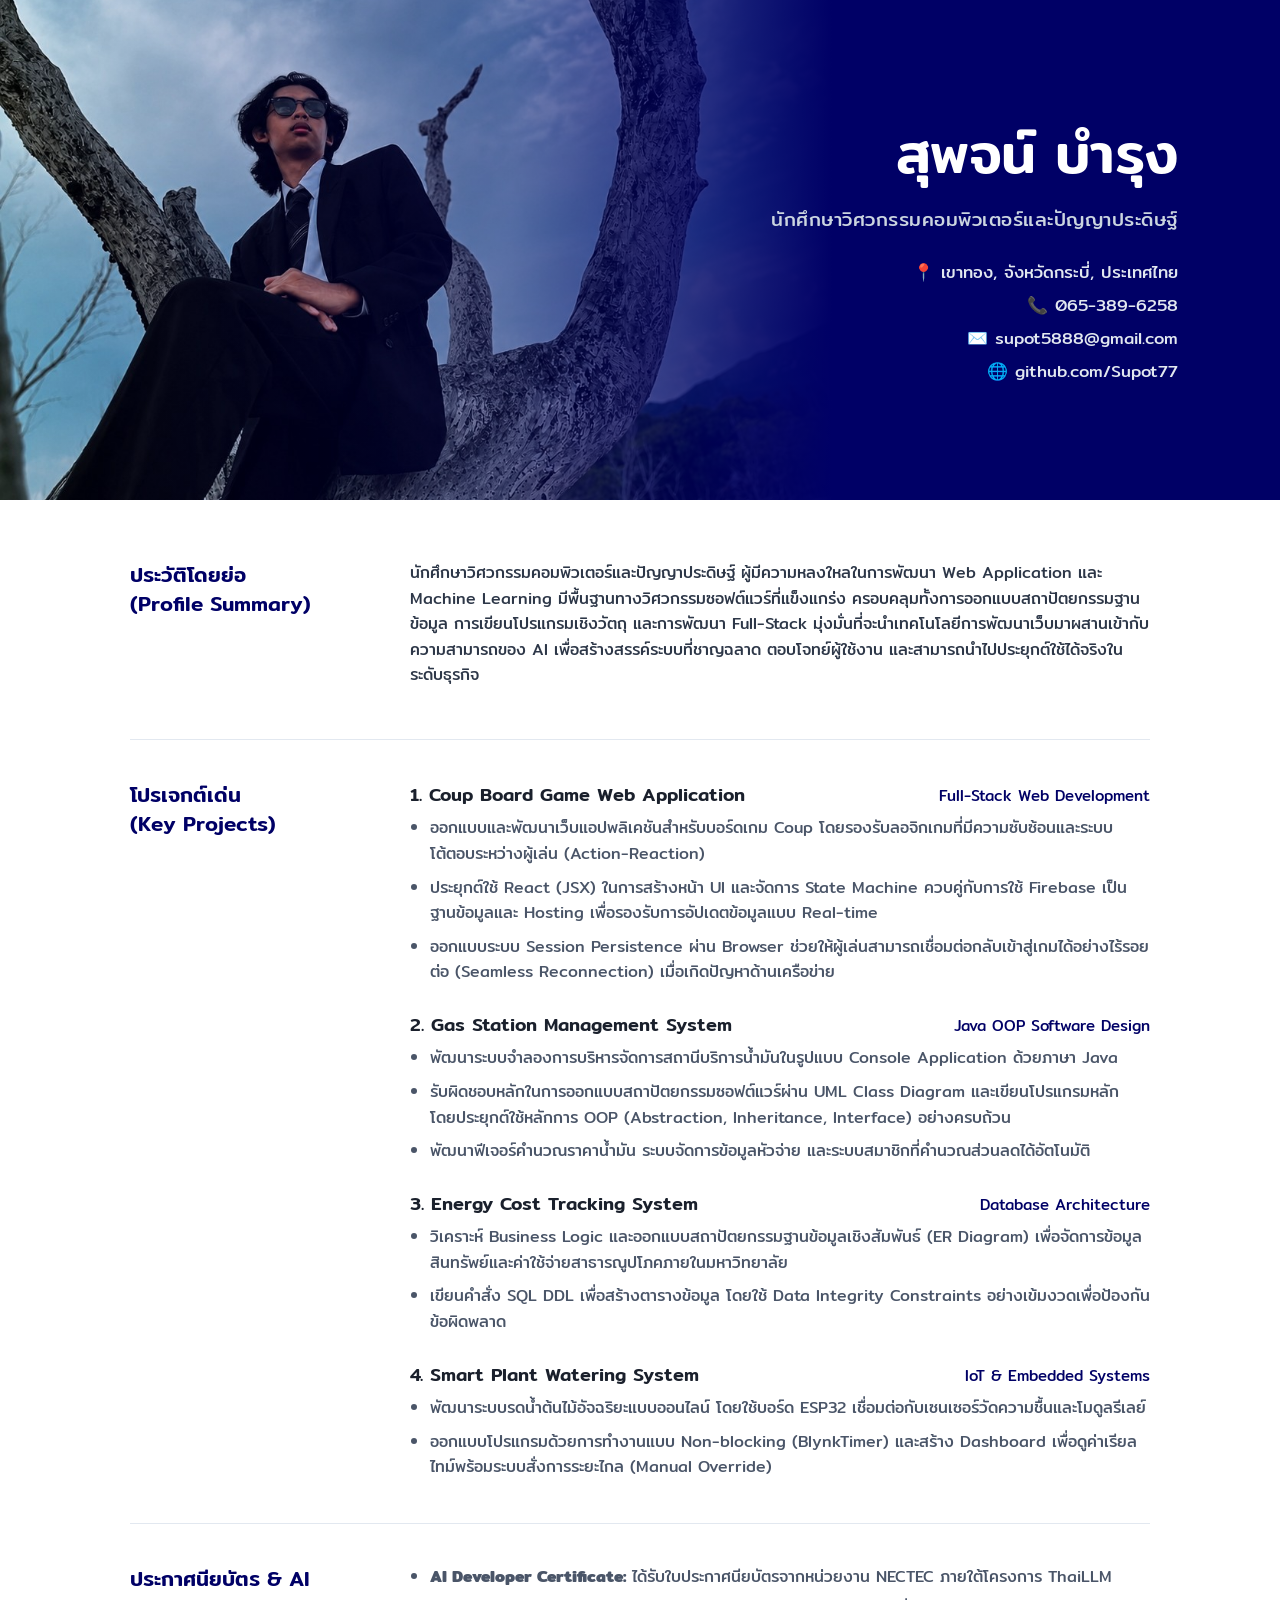
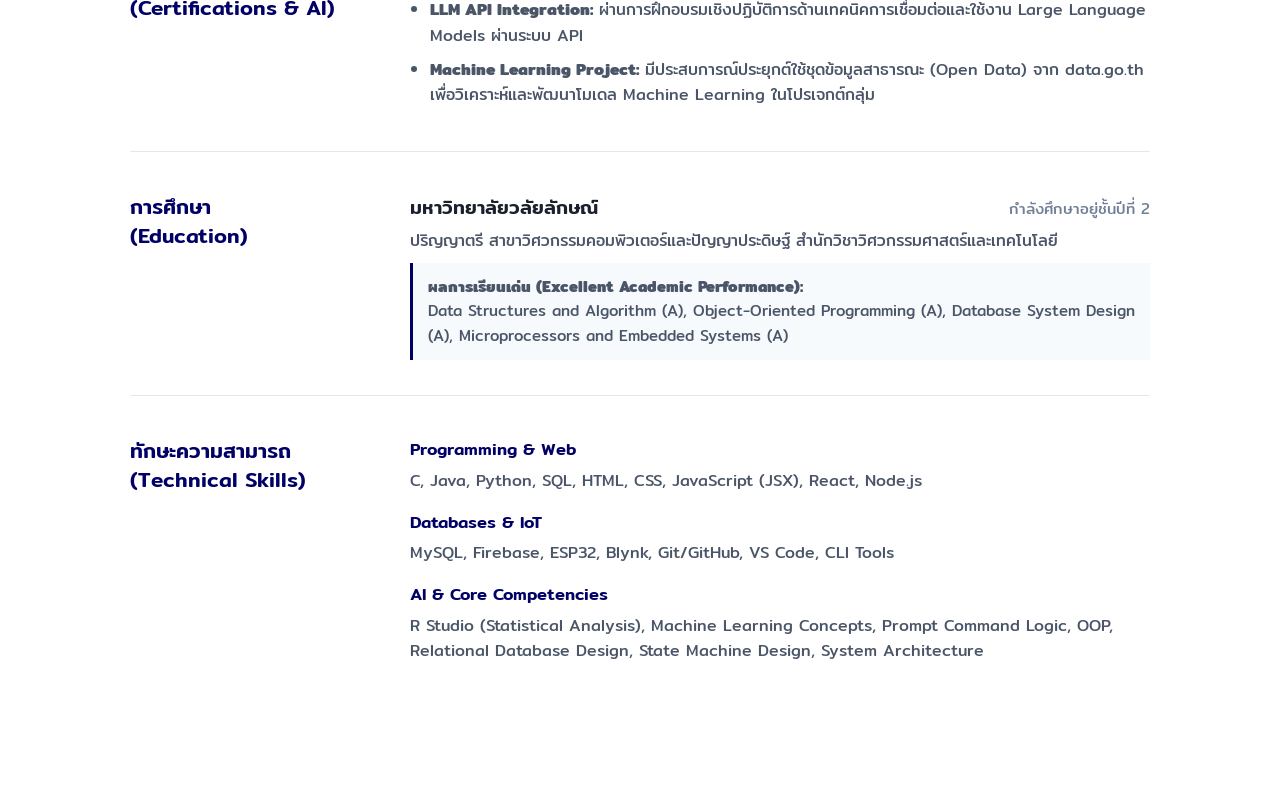
==== index.html @ a81c7428 "new resume" ====
<!DOCTYPE html>
<html lang="th">
<head>
    <meta charset="UTF-8">
    <meta name="viewport" content="width=device-width, initial-scale=1.0">
    <title>Resume - สุพจน์ บำรุง</title>
    <!-- นำเข้าฟอนต์ Mitr จาก Google Fonts -->
    <link rel="preconnect" href="https://fonts.googleapis.com">
    <link rel="preconnect" href="https://fonts.gstatic.com" crossorigin>
    <link href="https://fonts.googleapis.com/css2?family=Mitr:wght@300;400;500;600&display=swap" rel="stylesheet">
    <!-- เชื่อมโยงไปยังไฟล์ style.css -->
    <link rel="stylesheet" href="style.css">
</head>
<body>

<div class="resume-container">
    <!-- ส่วน Hero Banner: รูปภาพใหญ่ด้านซ้าย ไล่สี Gradient ไปด้านขวา (โทนสีน้ำเงินเข้ม #000066) -->
    <header class="hero-section">
        <div class="hero-image-container"></div>
        <div class="gradient-mask"></div>
        
        <div class="hero-info">
            <h1>สุพจน์ บำรุง</h1>
            <p class="subtitle">นักศึกษาวิศวกรรมคอมพิวเตอร์และปัญญาประดิษฐ์</p>
            <div class="contact-info">
                <p>📍 เขาทอง, จังหวัดกระบี่, ประเทศไทย</p>
                <p>📞 065-389-6258</p>
                <p>✉️ supot5888@gmail.com</p>
                <p>🌐 <a href="https://github.com/Supot77" target="_blank">github.com/Supot77</a></p>
            </div>
        </div>
    </header>

    <!-- ข้อมูลต่างๆ ด้านล่าง จัดเลย์เอาต์ หัวข้ออยู่ซ้าย ข้อมูลอยู่ขวา (Main Content) -->
    <main class="resume-content">
        
        <!-- ส่วนสรุปประวัติโดยย่อ -->
        <section class="resume-section">
            <div class="section-left">
                <h2 class="section-title">ประวัติโดยย่อ<br>(Profile Summary)</h2>
            </div>
            <div class="section-right">
                <p>นักศึกษาวิศวกรรมคอมพิวเตอร์และปัญญาประดิษฐ์ ผู้มีความหลงใหลในการพัฒนา Web Application และ Machine Learning มีพื้นฐานทางวิศวกรรมซอฟต์แวร์ที่แข็งแกร่ง ครอบคลุมทั้งการออกแบบสถาปัตยกรรมฐานข้อมูล การเขียนโปรแกรมเชิงวัตถุ และการพัฒนา Full-Stack มุ่งมั่นที่จะนำเทคโนโลยีการพัฒนาเว็บมาผสานเข้ากับความสามารถของ AI เพื่อสร้างสรรค์ระบบที่ชาญฉลาด ตอบโจทย์ผู้ใช้งาน และสามารถนำไปประยุกต์ใช้ได้จริงในระดับธุรกิจ</p>
            </div>
        </section>

        <!-- ส่วนโปรเจกต์เด่น -->
        <section class="resume-section">
            <div class="section-left">
                <h2 class="section-title">โปรเจกต์เด่น<br>(Key Projects)</h2>
            </div>
            <div class="section-right">
                <div class="project-item">
                    <div class="project-header">
                        <span class="project-title">1. Coup Board Game Web Application</span>
                        <span class="project-tech">Full-Stack Web Development</span>
                    </div>
                    <ul class="details-list">
                        <li>ออกแบบและพัฒนาเว็บแอปพลิเคชันสำหรับบอร์ดเกม Coup โดยรองรับลอจิกเกมที่มีความซับซ้อนและระบบโต้ตอบระหว่างผู้เล่น (Action-Reaction)</li>
                        <li>ประยุกต์ใช้ React (JSX) ในการสร้างหน้า UI และจัดการ State Machine ควบคู่กับการใช้ Firebase เป็นฐานข้อมูลและ Hosting เพื่อรองรับการอัปเดตข้อมูลแบบ Real-time</li>
                        <li>ออกแบบระบบ Session Persistence ผ่าน Browser ช่วยให้ผู้เล่นสามารถเชื่อมต่อกลับเข้าสู่เกมได้อย่างไร้รอยต่อ (Seamless Reconnection) เมื่อเกิดปัญหาด้านเครือข่าย</li>
                    </ul>
                </div>

                <div class="project-item">
                    <div class="project-header">
                        <span class="project-title">2. Gas Station Management System</span>
                        <span class="project-tech">Java OOP Software Design</span>
                    </div>
                    <ul class="details-list">
                        <li>พัฒนาระบบจำลองการบริหารจัดการสถานีบริการน้ำมันในรูปแบบ Console Application ด้วยภาษา Java</li>
                        <li>รับผิดชอบหลักในการออกแบบสถาปัตยกรรมซอฟต์แวร์ผ่าน UML Class Diagram และเขียนโปรแกรมหลัก โดยประยุกต์ใช้หลักการ OOP (Abstraction, Inheritance, Interface) อย่างครบถ้วน</li>
                        <li>พัฒนาฟีเจอร์คำนวณราคาน้ำมัน ระบบจัดการข้อมูลหัวจ่าย และระบบสมาชิกที่คำนวณส่วนลดได้อัตโนมัติ</li>
                    </ul>
                </div>

                <div class="project-item">
                    <div class="project-header">
                        <span class="project-title">3. Energy Cost Tracking System</span>
                        <span class="project-tech">Database Architecture</span>
                    </div>
                    <ul class="details-list">
                        <li>วิเคราะห์ Business Logic และออกแบบสถาปัตยกรรมฐานข้อมูลเชิงสัมพันธ์ (ER Diagram) เพื่อจัดการข้อมูลสินทรัพย์และค่าใช้จ่ายสาธารณูปโภคภายในมหาวิทยาลัย</li>
                        <li>เขียนคำสั่ง SQL DDL เพื่อสร้างตารางข้อมูล โดยใช้ Data Integrity Constraints อย่างเข้มงวดเพื่อป้องกันข้อผิดพลาด</li>
                    </ul>
                </div>

                <div class="project-item">
                    <div class="project-header">
                        <span class="project-title">4. Smart Plant Watering System</span>
                        <span class="project-tech">IoT & Embedded Systems</span>
                    </div>
                    <ul class="details-list">
                        <li>พัฒนาระบบรดน้ำต้นไม้อัจฉริยะแบบออนไลน์ โดยใช้บอร์ด ESP32 เชื่อมต่อกับเซนเซอร์วัดความชื้นและโมดูลรีเลย์</li>
                        <li>ออกแบบโปรแกรมด้วยการทำงานแบบ Non-blocking (BlynkTimer) และสร้าง Dashboard เพื่อดูค่าเรียลไทม์พร้อมระบบสั่งการระยะไกล (Manual Override)</li>
                    </ul>
                </div>
            </div>
        </section>

        <!-- ส่วนประสบการณ์ด้าน AI และประกาศนียบัตร -->
        <section class="resume-section">
            <div class="section-left">
                <h2 class="section-title">ประกาศนียบัตร & AI<br>(Certifications & AI)</h2>
            </div>
            <div class="section-right">
                <ul class="details-list">
                    <li><strong>AI Developer Certificate:</strong> ได้รับใบประกาศนียบัตรจากหน่วยงาน NECTEC ภายใต้โครงการ ThaiLLM</li>
                    <li><strong>LLM API Integration:</strong> ผ่านการฝึกอบรมเชิงปฏิบัติการด้านเทคนิคการเชื่อมต่อและใช้งาน Large Language Models ผ่านระบบ API</li>
                    <li><strong>Machine Learning Project:</strong> มีประสบการณ์ประยุกต์ใช้ชุดข้อมูลสาธารณะ (Open Data) จาก data.go.th เพื่อวิเคราะห์และพัฒนาโมเดล Machine Learning ในโปรเจกต์กลุ่ม</li>
                </ul>
            </div>
        </section>

        <!-- ส่วนประวัติการศึกษา -->
        <section class="resume-section">
            <div class="section-left">
                <h2 class="section-title">การศึกษา<br>(Education)</h2>
            </div>
            <div class="section-right">
                <div class="education-header">
                    <span class="institution">มหาวิทยาลัยวลัยลักษณ์</span>
                    <span class="study-status">กำลังศึกษาอยู่ชั้นปีที่ 2</span>
                </div>
                <div class="faculty">ปริญญาตรี สาขาวิศวกรรมคอมพิวเตอร์และปัญญาประดิษฐ์ สำนักวิชาวิศวกรรมศาสตร์และเทคโนโลยี</div>
                <p class="academic-performance">
                    <strong>ผลการเรียนเด่น (Excellent Academic Performance):</strong><br>
                    Data Structures and Algorithm (A), Object-Oriented Programming (A), Database System Design (A), Microprocessors and Embedded Systems (A)
                </p>
            </div>
        </section>

        <!-- ส่วนทักษะความสามารถ -->
        <section class="resume-section" style="border-bottom: none;">
            <div class="section-left">
                <h2 class="section-title">ทักษะความสามารถ<br>(Technical Skills)</h2>
            </div>
            <div class="section-right">
                <div class="skills-grid">
                    <div class="skills-category">
                        <h3>Programming & Web</h3>
                        <p>C, Java, Python, SQL, HTML, CSS, JavaScript (JSX), React, Node.js</p>
                    </div>
                    <div class="skills-category">
                        <h3>Databases & IoT</h3>
                        <p>MySQL, Firebase, ESP32, Blynk, Git/GitHub, VS Code, CLI Tools</p>
                    </div>
                    <div class="skills-category">
                        <h3>AI & Core Competencies</h3>
                        <p>R Studio (Statistical Analysis), Machine Learning Concepts, Prompt Command Logic, OOP, Relational Database Design, State Machine Design, System Architecture</p>
                    </div>
                </div>
            </div>
        </section>

    </main>
</div>

</body>
</html>
---- style.css ----
/* รีเซ็ตค่าเริ่มต้นและตั้งค่าพื้นฐาน */
*, *::before, *::after {
    box-sizing: border-box;
}

body {
    font-family: 'Mitr', sans-serif;
    background-color: #ffffff;
    color: #2d3748;
    line-height: 1.6;
    margin: 0;
    padding: 0;
}

.resume-container {
    width: 100%;
    margin: 0;
    padding: 0;
}

/* ==================================================
   HERO SECTION (เปลี่ยนให้ Gradient กลืนกันแบบสมบูรณ์)
================================================== 
*/
.hero-section {
    position: relative;
    width: 100%;
    height: 500px;
    background-color: #000066; /* สีน้ำเงินเข้ม */
    overflow: hidden;
}

/* ให้คอนเทนเนอร์รูปภาพกว้าง 100% เพื่อไม่ให้เกิดเส้นตัดขอบ */
.hero-image-container {
    position: absolute;
    top: 0; 
    left: 0;
    width: 100%;
    height: 100%;
    background-image: url('profile.jpg');
    background-size: cover;
    background-position: center 30%; /* ปรับให้เห็นหน้าชัดเจนขึ้น */
}

/* Layer ไล่สีจากโปร่งใสไปยังสีน้ำเงินเข้ม #000066 */
.gradient-mask {
    position: absolute;
    top: 0; 
    left: 0;
    width: 100%; 
    height: 100%;
    /* ปรับองศาการไล่สีให้เนียนจากซ้ายไปขวา โดยด้านขวาจะกลายเป็นทึบ 100% */
    background: linear-gradient(
        to right, 
        rgba(0, 0, 102, 0) 0%, 
        rgba(0, 0, 102, 0.4) 40%, 
        #000066 65%, 
        #000066 100%
    );
}

.hero-info {
    position: absolute;
    top: 50%;
    right: 8%; /* ขยับเข้ามานิดหน่อยให้อยู่ในโซนทึบ */
    transform: translateY(-50%);
    width: 45%;
    text-align: right;
    z-index: 10;
    color: #ffffff; 
}

.hero-info h1 {
    font-size: 3.5rem;
    margin: 0 0 5px 0;
    letter-spacing: -0.5px;
    font-weight: 500;
}

.hero-info .subtitle {
    font-size: 1.2rem;
    color: #cbd5e0;
    font-weight: 400;
    margin: 0 0 25px 0;
    letter-spacing: 0.5px;
}

.contact-info p {
    margin: 6px 0;
    font-size: 1.05rem;
    color: #e2e8f0;
}

.contact-info a {
    color: #e2e8f0;
    text-decoration: none;
}

.contact-info a:hover {
    text-decoration: underline;
}

/* ==================================================
   MAIN CONTENT LAYOUT (หัวข้ออยู่ซ้าย ข้อมูลอยู่ขวา แก้การตัดคำ)
================================================== 
*/
.resume-content {
    max-width: 1100px;
    margin: 0 auto;
    padding: 60px 40px;
}

/* แบ่งสัดส่วนซ้าย-ขวาด้วย Flexbox */
.resume-section {
    display: flex;
    flex-direction: row;
    gap: 40px; /* ระยะห่างระหว่างคอลัมน์ซ้ายและขวา */
    margin-bottom: 40px;
    border-bottom: 1px solid #e2e8f0;
    padding-bottom: 35px;
}

/* ฝั่งซ้าย: หัวข้อ (กำหนดขนาดความกว้างตายตัว เพื่อไม่ให้ข้อความโดนบีบ) */
.section-left {
    flex: 0 0 240px; /* ล็อกความกว้างไว้ที่ 240px */
}

/* ฝั่งขวา: ข้อมูลเนื้อหา (ยืดหยุ่นใช้พื้นที่ที่เหลือทั้งหมด) */
.section-right {
    flex: 1;
}

.section-title {
    font-size: 1.3rem;
    color: #000066; 
    margin: 0;
    font-weight: 500;
    line-height: 1.4;
}

/* ตกแต่งเนื้อหาภายในฝั่งขวา */
.section-right p {
    margin-top: 0;
}

.project-item {
    margin-bottom: 25px;
}

.project-item:last-child {
    margin-bottom: 0;
}

.project-header {
    display: flex;
    justify-content: space-between;
    align-items: baseline;
    margin-bottom: 6px;
}

.project-title {
    font-weight: 500;
    font-size: 1.15rem;
    color: #1a202c;
}

.project-tech {
    color: #000066; 
    font-size: 0.95rem;
    font-weight: 400;
}

.details-list {
    margin: 0;
    padding-left: 20px;
}

.details-list li {
    margin-bottom: 8px;
    color: #4a5568;
}

/* ส่วนการศึกษา */
.education-header {
    display: flex;
    justify-content: space-between;
    align-items: baseline;
    margin-bottom: 5px;
}

.institution {
    font-weight: 500;
    font-size: 1.2rem;
    color: #1a202c;
}

.study-status {
    color: #718096;
    font-size: 0.95rem;
}

.faculty {
    color: #4a5568;
    margin-bottom: 10px;
}

.academic-performance {
    background-color: #f7fafc;
    border-left: 3px solid #000066;
    padding: 12px 15px;
    margin: 0;
    color: #4a5568;
    font-size: 0.95rem;
}

/* จัดกลุ่มทักษะ */
.skills-grid {
    display: flex;
    flex-direction: column;
    gap: 15px;
}

.skills-category h3 {
    font-size: 1.05rem;
    color: #000066;
    margin: 0 0 5px 0;
    font-weight: 500;
}

.skills-category p {
    margin: 0;
    color: #4a5568;
}

/* Responsive สำหรับหน้าจอขนาดเล็ก/มือถือ */
@media screen and (max-width: 850px) {
    .resume-section {
        flex-direction: column;
        gap: 15px;
    }
    .section-left {
        flex: auto;
        border-bottom: 2px solid #000066;
        padding-bottom: 5px;
    }
    .hero-section {
        height: auto;
        min-height: 550px;
    }
    .hero-image-container {
        width: 100%;
    }
    .gradient-mask {
        background: linear-gradient(
            to bottom, 
            rgba(0, 0, 102, 0) 0%, 
            rgba(0, 0, 102, 0.7) 40%, 
            #000066 100%
        );
    }
    .hero-info {
        width: 90%;
        top: auto;
        bottom: 5%;
        right: 5%;
        transform: none;
        text-align: center;
    }
    .project-header, .education-header {
        flex-direction: column;
    }
    .project-tech, .study-status {
        margin-top: 2px;
    }
}
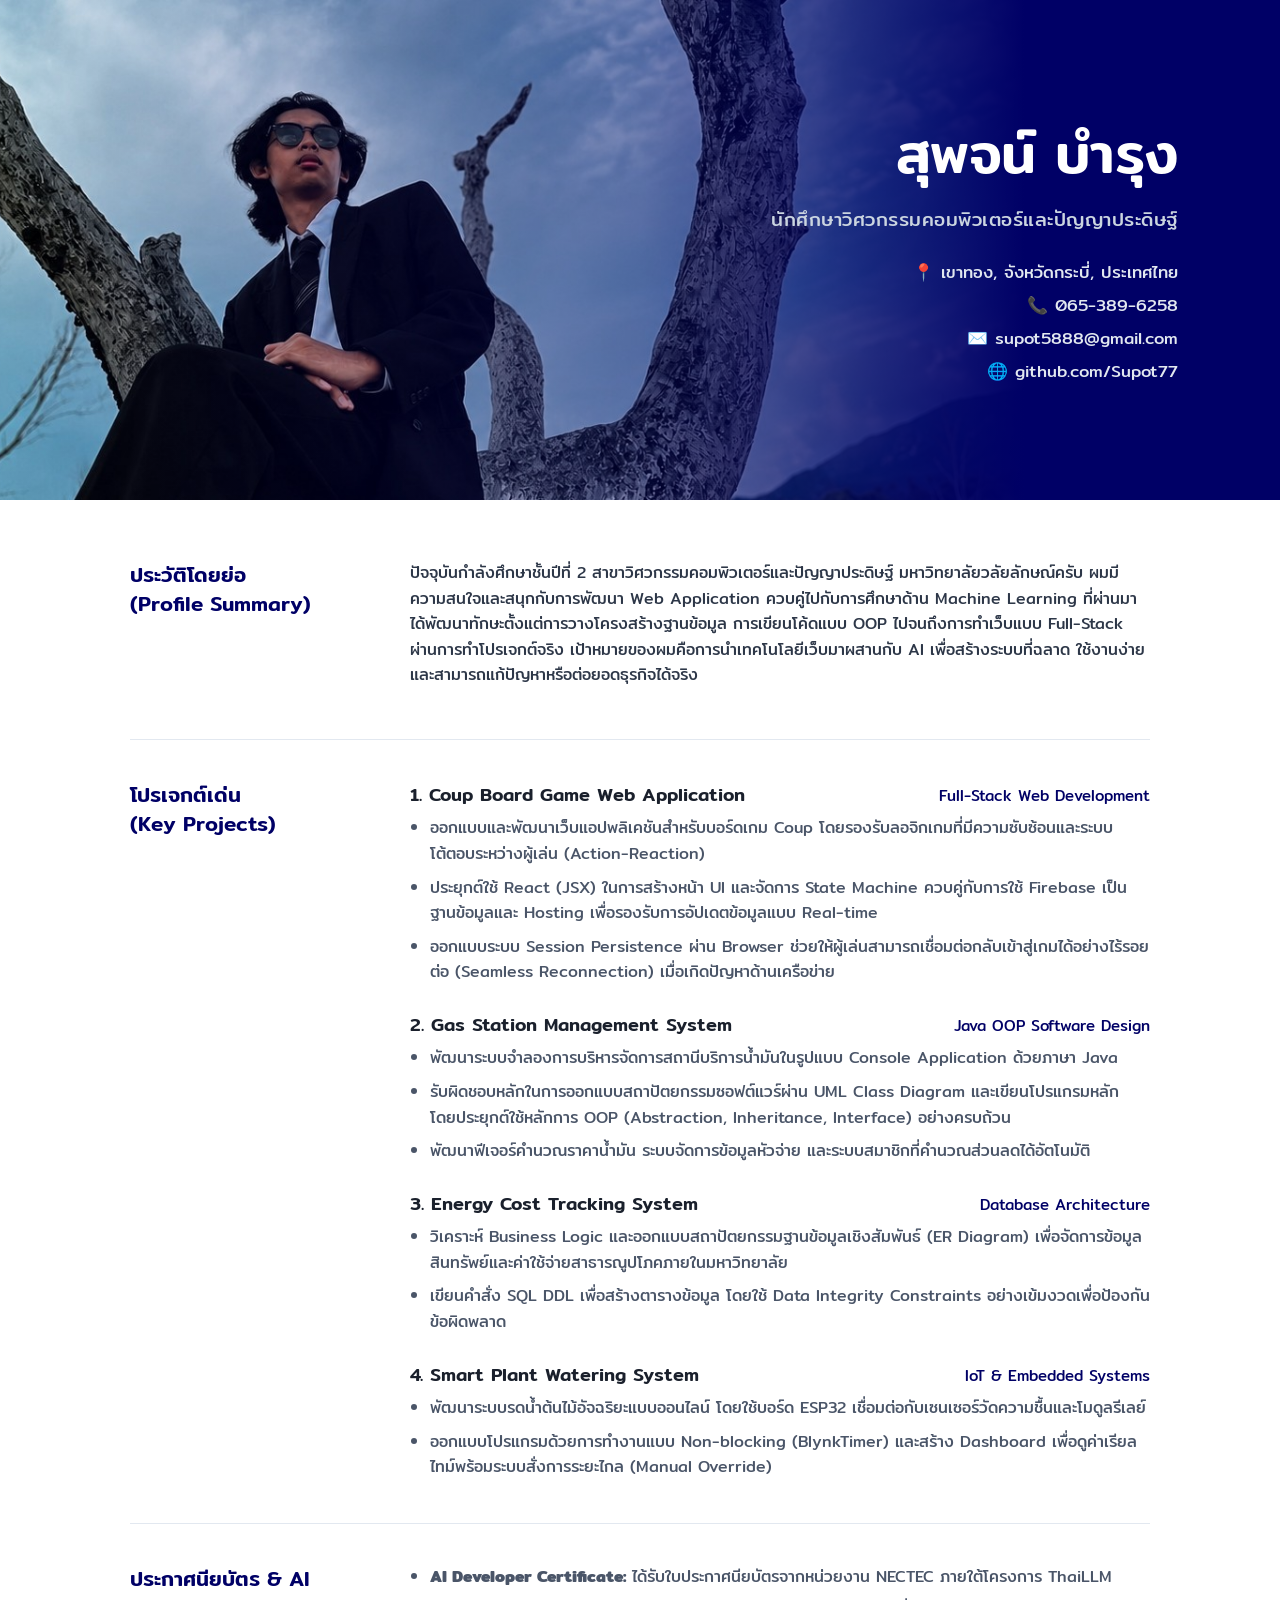
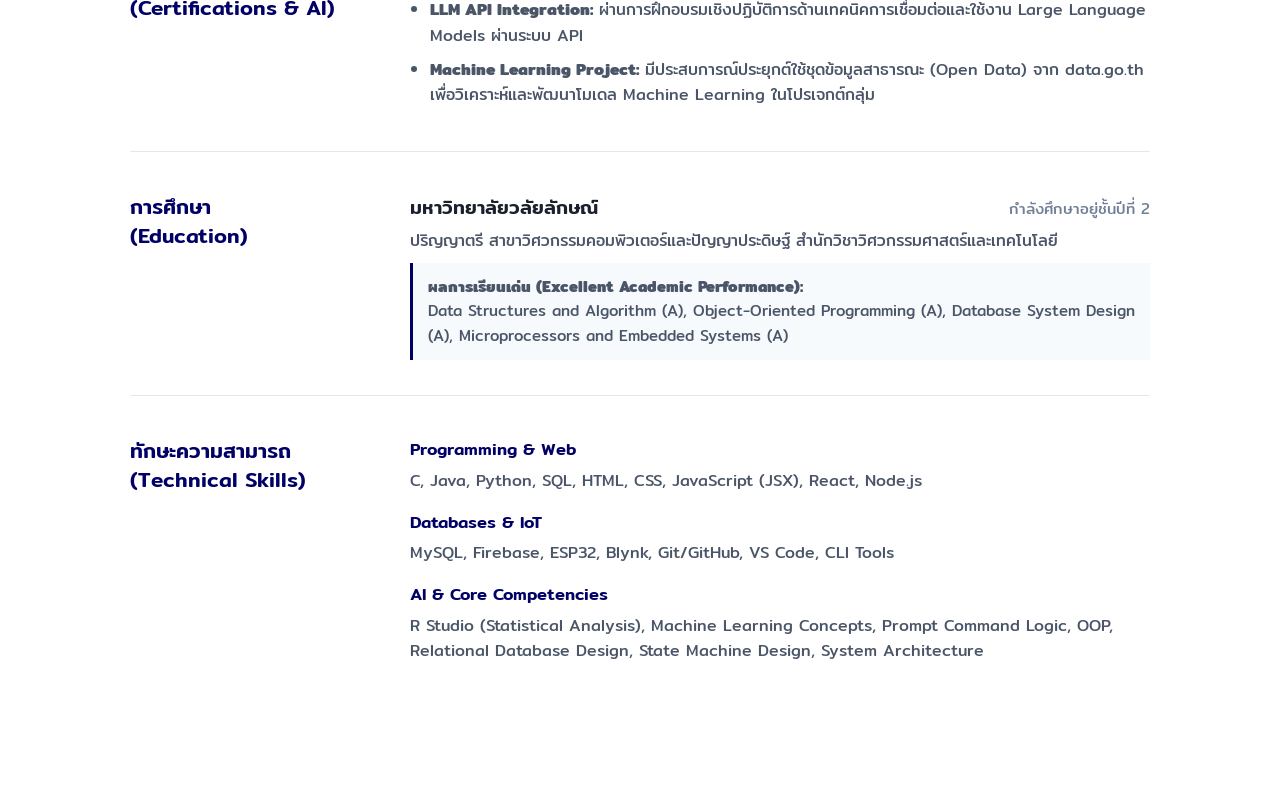
==== commit c9dc1608: "add hover effect and adjust profile summary" ====
--- a/index.html
+++ b/index.html
@@ -35,22 +35,26 @@
     <main class="resume-content">
         
         <!-- ส่วนสรุปประวัติโดยย่อ -->
-        <section class="resume-section">
+        <!-- เพิ่มคลาส reveal ที่นี่ -->
+        <section class="resume-section reveal">
             <div class="section-left">
                 <h2 class="section-title">ประวัติโดยย่อ<br>(Profile Summary)</h2>
             </div>
             <div class="section-right">
-                <p>นักศึกษาวิศวกรรมคอมพิวเตอร์และปัญญาประดิษฐ์ ผู้มีความหลงใหลในการพัฒนา Web Application และ Machine Learning มีพื้นฐานทางวิศวกรรมซอฟต์แวร์ที่แข็งแกร่ง ครอบคลุมทั้งการออกแบบสถาปัตยกรรมฐานข้อมูล การเขียนโปรแกรมเชิงวัตถุ และการพัฒนา Full-Stack มุ่งมั่นที่จะนำเทคโนโลยีการพัฒนาเว็บมาผสานเข้ากับความสามารถของ AI เพื่อสร้างสรรค์ระบบที่ชาญฉลาด ตอบโจทย์ผู้ใช้งาน และสามารถนำไปประยุกต์ใช้ได้จริงในระดับธุรกิจ</p>
+                <p>ปัจจุบันกำลังศึกษาชั้นปีที่ 2 สาขาวิศวกรรมคอมพิวเตอร์และปัญญาประดิษฐ์ มหาวิทยาลัยวลัยลักษณ์ครับ ผมมีความสนใจและสนุกกับการพัฒนา Web Application ควบคู่ไปกับการศึกษาด้าน Machine Learning ที่ผ่านมาได้พัฒนาทักษะตั้งแต่การวางโครงสร้างฐานข้อมูล การเขียนโค้ดแบบ OOP ไปจนถึงการทำเว็บแบบ Full-Stack ผ่านการทำโปรเจกต์จริง เป้าหมายของผมคือการนำเทคโนโลยีเว็บมาผสานกับ AI เพื่อสร้างระบบที่ฉลาด ใช้งานง่าย และสามารถแก้ปัญหาหรือต่อยอดธุรกิจได้จริง</p>
             </div>
         </section>
 
         <!-- ส่วนโปรเจกต์เด่น -->
-        <section class="resume-section">
+        <!-- เพิ่มคลาส reveal ที่นี่ -->
+        <section class="resume-section reveal">
             <div class="section-left">
                 <h2 class="section-title">โปรเจกต์เด่น<br>(Key Projects)</h2>
             </div>
             <div class="section-right">
-                <div class="project-item">
+                
+                <!-- เพิ่มคลาส reveal ที่แต่ละโปรเจกต์ เพื่อให้ค่อยๆ แสดงทีละอัน -->
+                <div class="project-item reveal">
                     <div class="project-header">
                         <span class="project-title">1. Coup Board Game Web Application</span>
                         <span class="project-tech">Full-Stack Web Development</span>
@@ -62,7 +66,7 @@
                     </ul>
                 </div>
 
-                <div class="project-item">
+                <div class="project-item reveal">
                     <div class="project-header">
                         <span class="project-title">2. Gas Station Management System</span>
                         <span class="project-tech">Java OOP Software Design</span>
@@ -74,7 +78,7 @@
                     </ul>
                 </div>
 
-                <div class="project-item">
+                <div class="project-item reveal">
                     <div class="project-header">
                         <span class="project-title">3. Energy Cost Tracking System</span>
                         <span class="project-tech">Database Architecture</span>
@@ -85,7 +89,7 @@
                     </ul>
                 </div>
 
-                <div class="project-item">
+                <div class="project-item reveal">
                     <div class="project-header">
                         <span class="project-title">4. Smart Plant Watering System</span>
                         <span class="project-tech">IoT & Embedded Systems</span>
@@ -99,7 +103,8 @@
         </section>
 
         <!-- ส่วนประสบการณ์ด้าน AI และประกาศนียบัตร -->
-        <section class="resume-section">
+        <!-- เพิ่มคลาส reveal ที่นี่ -->
+        <section class="resume-section reveal">
             <div class="section-left">
                 <h2 class="section-title">ประกาศนียบัตร & AI<br>(Certifications & AI)</h2>
             </div>
@@ -113,7 +118,8 @@
         </section>
 
         <!-- ส่วนประวัติการศึกษา -->
-        <section class="resume-section">
+        <!-- เพิ่มคลาส reveal ที่นี่ -->
+        <section class="resume-section reveal">
             <div class="section-left">
                 <h2 class="section-title">การศึกษา<br>(Education)</h2>
             </div>
@@ -131,7 +137,8 @@
         </section>
 
         <!-- ส่วนทักษะความสามารถ -->
-        <section class="resume-section" style="border-bottom: none;">
+        <!-- เพิ่มคลาส reveal ที่นี่ -->
+        <section class="resume-section reveal" style="border-bottom: none;">
             <div class="section-left">
                 <h2 class="section-title">ทักษะความสามารถ<br>(Technical Skills)</h2>
             </div>
@@ -154,7 +161,42 @@
         </section>
 
     </main>
+    
 </div>
+
+<!-- เพิ่มสคริปต์ JavaScript สำหรับจัดการแอนิเมชันตอนเลื่อนหน้าจอ -->
+<script>
+    document.addEventListener('DOMContentLoaded', function() {
+        // ดึง Element ทุกตัวที่มีคลาส .reveal
+        const reveals = document.querySelectorAll('.reveal');
+
+        // ตั้งค่า Observer
+        const revealOptions = {
+            threshold: 0.15, // จะทำงานเมื่อเนื้อหาส่วนนั้นโผล่เข้ามาในจอแล้ว 15%
+            rootMargin: "0px 0px -50px 0px" // เผื่อระยะขอบล่างนิดหน่อยให้ดูเป็นธรรมชาติ
+        };
+
+        const revealOnScroll = new IntersectionObserver(function(entries, observer) {
+            entries.forEach(entry => {
+                if (entry.isIntersecting) {
+                    // ถ้าเลื่อนมาเจอ ให้ใส่คลาส active
+                    entry.target.classList.add('active');
+                    
+                    // ถ้าอยากให้โชว์แค่ครั้งเดียวตอนเลื่อนลง เอา // บรรทัดล่างออก
+                    // observer.unobserve(entry.target); 
+                } else {
+                    // ถ้าอยากให้เลื่อนขึ้นแล้วหาย เลื่อนลงมาใหม่ก็โชว์อีก ปล่อยบรรทัดนี้ไว้
+                    entry.target.classList.remove('active');
+                }
+            });
+        }, revealOptions);
+
+        // สั่งให้ Observer เริ่มจับตาดูทุก Element ที่มีคลาส .reveal
+        reveals.forEach(reveal => {
+            revealOnScroll.observe(reveal);
+        });
+    });
+</script>
 
 </body>
 </html>
--- a/style.css
+++ b/style.css
@@ -25,7 +25,7 @@
 .hero-section {
     position: relative;
     width: 100%;
-    height: 500px;
+    height: 500px; /* ปรับความสูงของ Hero Section */
     background-color: #000066; /* สีน้ำเงินเข้ม */
     overflow: hidden;
 }
@@ -35,11 +35,12 @@
     position: absolute;
     top: 0; 
     left: 0;
-    width: 100%;
+    width: 80%;
     height: 100%;
     background-image: url('profile.jpg');
     background-size: cover;
-    background-position: center 30%; /* ปรับให้เห็นหน้าชัดเจนขึ้น */
+    background-position: 30% 70%; /* บีบภาพจากขวาเข้าหาซ้าย */
+    background-repeat: no-repeat;
 }
 
 /* Layer ไล่สีจากโปร่งใสไปยังสีน้ำเงินเข้ม #000066 */
@@ -53,8 +54,8 @@
     background: linear-gradient(
         to right, 
         rgba(0, 0, 102, 0) 0%, 
-        rgba(0, 0, 102, 0.4) 40%, 
-        #000066 65%, 
+        rgba(0, 0, 102, 0.4) 50%, 
+        #000066 80%, 
         #000066 100%
     );
 }
@@ -249,6 +250,9 @@
     }
     .hero-image-container {
         width: 100%;
+        background-size: cover;
+        background-position: 70% center;
+        background-color: #000066;
     }
     .gradient-mask {
         background: linear-gradient(
@@ -272,4 +276,32 @@
     .project-tech, .study-status {
         margin-top: 2px;
     }
-}+}
+
+@media screen and (max-width: 850px) and (orientation: portrait) {
+    .hero-image-container {
+        background-image: url('profile-vertical.jpg');
+        background-position: center center;
+    }
+}
+
+/* ==================================================
+   SCROLL REVEAL ANIMATIONS
+================================================== */
+.reveal {
+    opacity: 0;
+    transform: translateY(40px); /* เลื่อนลงมา 40px */
+    transition: all 0.8s cubic-bezier(0.5, 0, 0, 1); /* ให้จังหวะแอนิเมชันดูนุ่มนวล */
+}
+
+/* คลาสที่จะถูกเติมด้วย JavaScript เมื่อเลื่อนมาเจอ */
+.reveal.active {
+    opacity: 1;
+    transform: translateY(0);
+}
+
+/* (ตัวเลือกเสริม) ทำให้แต่ละกล่องโปรเจกต์ทยอยขึ้นมาไม่พร้อมกัน */
+.project-item:nth-child(1) { transition-delay: 0.1s; }
+.project-item:nth-child(2) { transition-delay: 0.1s; }
+.project-item:nth-child(3) { transition-delay: 0.1s; }
+.project-item:nth-child(4) { transition-delay: 0.1s; }
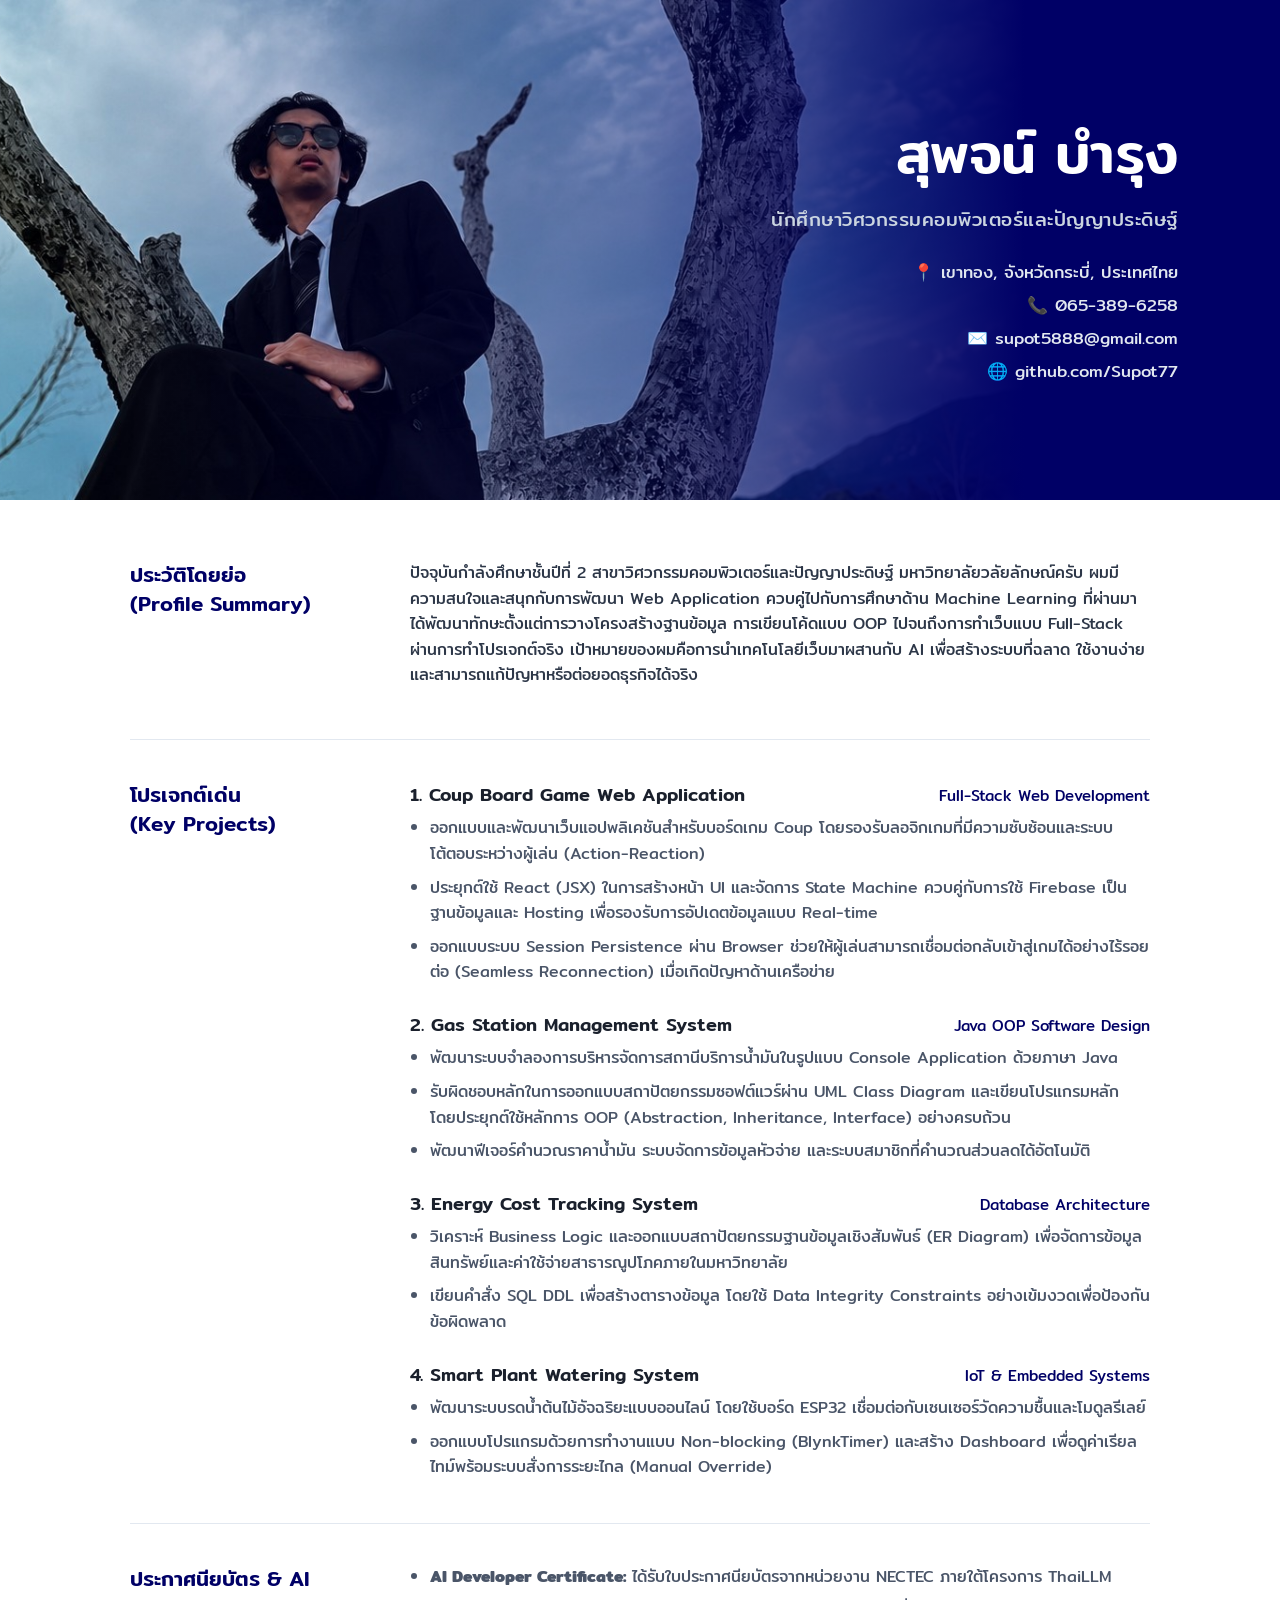
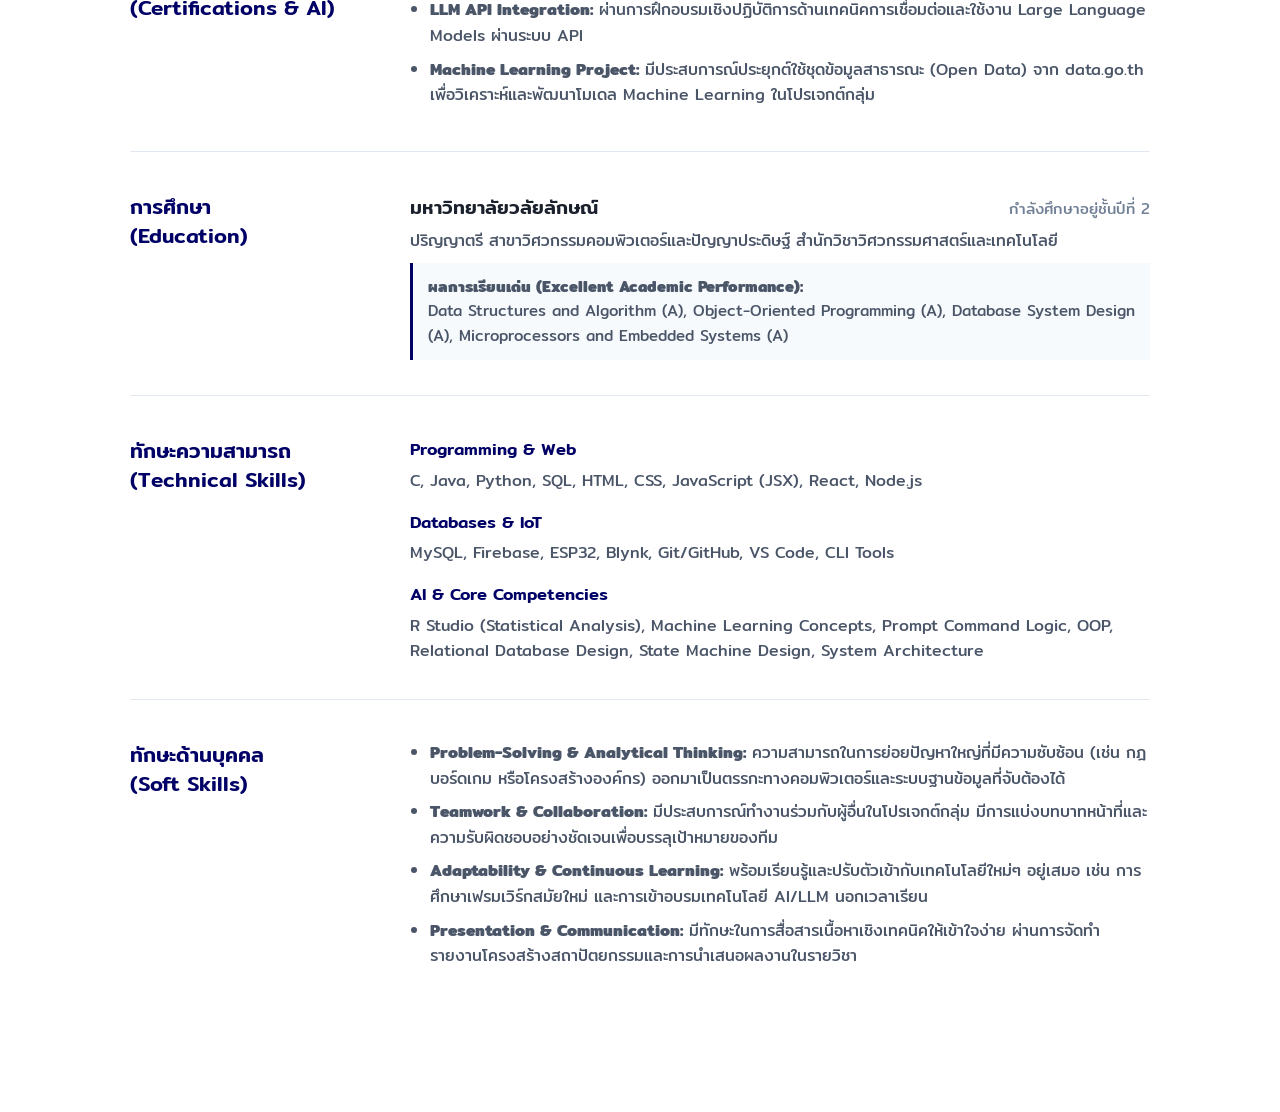
==== commit 81d7896c: "add soft skill information" ====
--- a/index.html
+++ b/index.html
@@ -4,6 +4,7 @@
     <meta charset="UTF-8">
     <meta name="viewport" content="width=device-width, initial-scale=1.0">
     <title>Resume - สุพจน์ บำรุง</title>
+    <link rel="icon" type="image/png" href="icon.png">
     <!-- นำเข้าฟอนต์ Mitr จาก Google Fonts -->
     <link rel="preconnect" href="https://fonts.googleapis.com">
     <link rel="preconnect" href="https://fonts.gstatic.com" crossorigin>
@@ -138,7 +139,7 @@
 
         <!-- ส่วนทักษะความสามารถ -->
         <!-- เพิ่มคลาส reveal ที่นี่ -->
-        <section class="resume-section reveal" style="border-bottom: none;">
+        <section class="resume-section reveal">
             <div class="section-left">
                 <h2 class="section-title">ทักษะความสามารถ<br>(Technical Skills)</h2>
             </div>
@@ -157,6 +158,21 @@
                         <p>R Studio (Statistical Analysis), Machine Learning Concepts, Prompt Command Logic, OOP, Relational Database Design, State Machine Design, System Architecture</p>
                     </div>
                 </div>
+            </div>
+        </section>
+
+        <!-- ส่วน Soft Skills -->
+        <section class="resume-section reveal" style="border-bottom: none;">
+            <div class="section-left">
+                <h2 class="section-title">ทักษะด้านบุคคล<br>(Soft Skills)</h2>
+            </div>
+            <div class="section-right">
+                <ul class="details-list">
+                    <li><strong>Problem-Solving & Analytical Thinking:</strong> ความสามารถในการย่อยปัญหาใหญ่ที่มีความซับซ้อน (เช่น กฎบอร์ดเกม หรือโครงสร้างองค์กร) ออกมาเป็นตรรกะทางคอมพิวเตอร์และระบบฐานข้อมูลที่จับต้องได้</li>
+                    <li><strong>Teamwork & Collaboration:</strong> มีประสบการณ์ทำงานร่วมกับผู้อื่นในโปรเจกต์กลุ่ม มีการแบ่งบทบาทหน้าที่และความรับผิดชอบอย่างชัดเจนเพื่อบรรลุเป้าหมายของทีม</li>
+                    <li><strong>Adaptability & Continuous Learning:</strong> พร้อมเรียนรู้และปรับตัวเข้ากับเทคโนโลยีใหม่ๆ อยู่เสมอ เช่น การศึกษาเฟรมเวิร์กสมัยใหม่ และการเข้าอบรมเทคโนโลยี AI/LLM นอกเวลาเรียน</li>
+                    <li><strong>Presentation & Communication:</strong> มีทักษะในการสื่อสารเนื้อหาเชิงเทคนิคให้เข้าใจง่าย ผ่านการจัดทำรายงานโครงสร้างสถาปัตยกรรมและการนำเสนอผลงานในรายวิชา</li>
+                </ul>
             </div>
         </section>
 
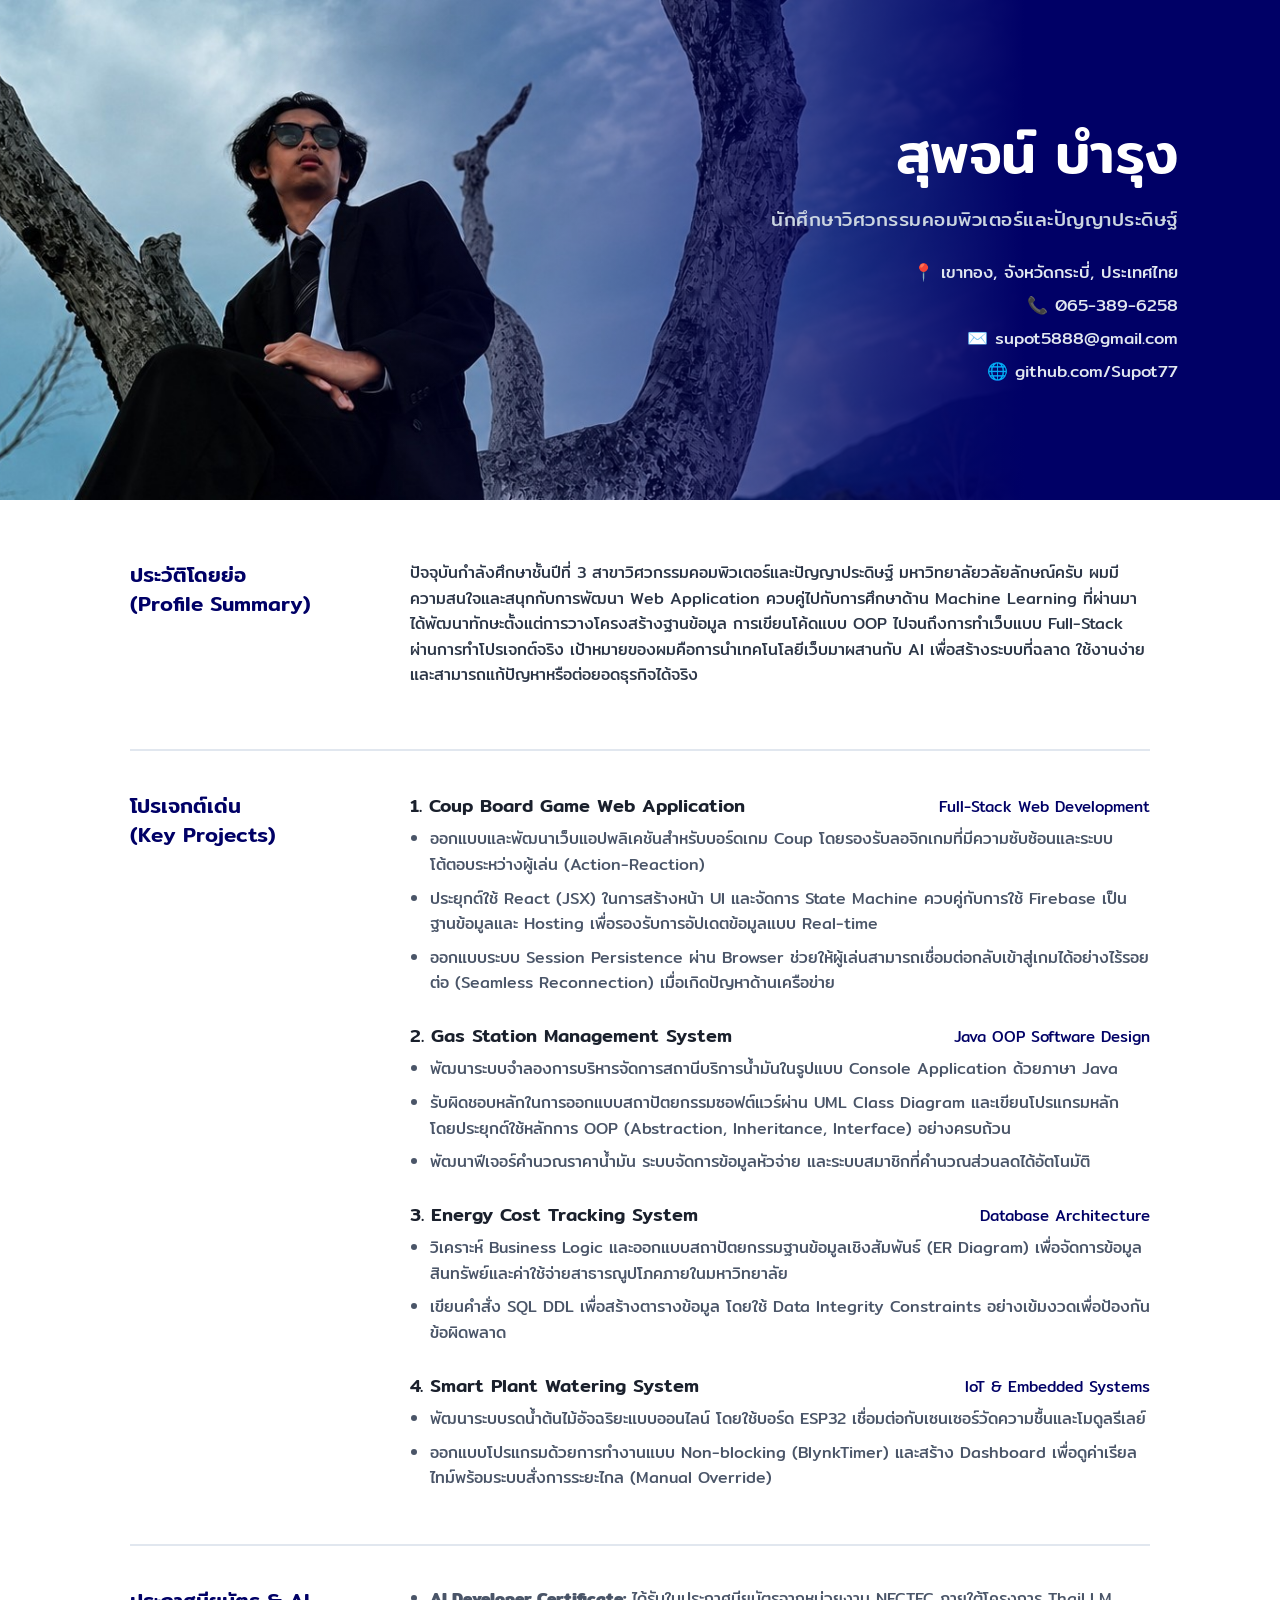
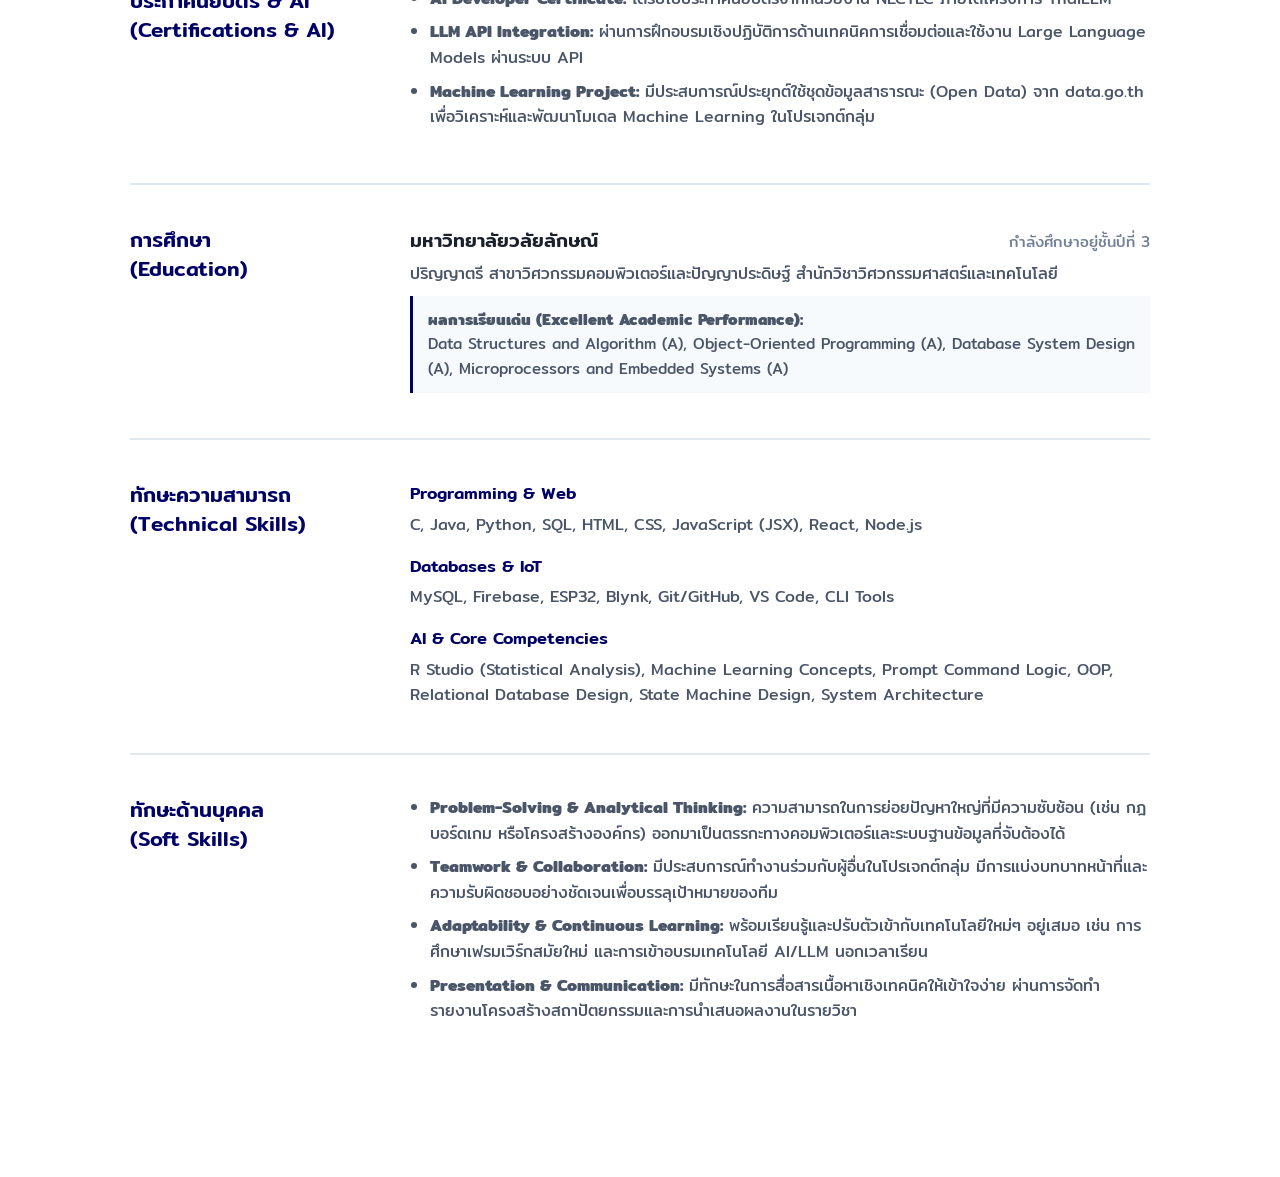
==== commit 43c63fc9: "change study year from 2 to 3" ====
--- a/index.html
+++ b/index.html
@@ -42,7 +42,7 @@
                 <h2 class="section-title">ประวัติโดยย่อ<br>(Profile Summary)</h2>
             </div>
             <div class="section-right">
-                <p>ปัจจุบันกำลังศึกษาชั้นปีที่ 2 สาขาวิศวกรรมคอมพิวเตอร์และปัญญาประดิษฐ์ มหาวิทยาลัยวลัยลักษณ์ครับ ผมมีความสนใจและสนุกกับการพัฒนา Web Application ควบคู่ไปกับการศึกษาด้าน Machine Learning ที่ผ่านมาได้พัฒนาทักษะตั้งแต่การวางโครงสร้างฐานข้อมูล การเขียนโค้ดแบบ OOP ไปจนถึงการทำเว็บแบบ Full-Stack ผ่านการทำโปรเจกต์จริง เป้าหมายของผมคือการนำเทคโนโลยีเว็บมาผสานกับ AI เพื่อสร้างระบบที่ฉลาด ใช้งานง่าย และสามารถแก้ปัญหาหรือต่อยอดธุรกิจได้จริง</p>
+                <p>ปัจจุบันกำลังศึกษาชั้นปีที่ 3 สาขาวิศวกรรมคอมพิวเตอร์และปัญญาประดิษฐ์ มหาวิทยาลัยวลัยลักษณ์ครับ ผมมีความสนใจและสนุกกับการพัฒนา Web Application ควบคู่ไปกับการศึกษาด้าน Machine Learning ที่ผ่านมาได้พัฒนาทักษะตั้งแต่การวางโครงสร้างฐานข้อมูล การเขียนโค้ดแบบ OOP ไปจนถึงการทำเว็บแบบ Full-Stack ผ่านการทำโปรเจกต์จริง เป้าหมายของผมคือการนำเทคโนโลยีเว็บมาผสานกับ AI เพื่อสร้างระบบที่ฉลาด ใช้งานง่าย และสามารถแก้ปัญหาหรือต่อยอดธุรกิจได้จริง</p>
             </div>
         </section>
 
@@ -127,7 +127,7 @@
             <div class="section-right">
                 <div class="education-header">
                     <span class="institution">มหาวิทยาลัยวลัยลักษณ์</span>
-                    <span class="study-status">กำลังศึกษาอยู่ชั้นปีที่ 2</span>
+                    <span class="study-status">กำลังศึกษาอยู่ชั้นปีที่ 3</span>
                 </div>
                 <div class="faculty">ปริญญาตรี สาขาวิศวกรรมคอมพิวเตอร์และปัญญาประดิษฐ์ สำนักวิชาวิศวกรรมศาสตร์และเทคโนโลยี</div>
                 <p class="academic-performance">
--- a/style.css
+++ b/style.css
@@ -53,7 +53,7 @@
     /* ปรับองศาการไล่สีให้เนียนจากซ้ายไปขวา โดยด้านขวาจะกลายเป็นทึบ 100% */
     background: linear-gradient(
         to right, 
-        rgba(0, 0, 102, 0) 0%, 
+        rgba(0, 0, 102, 0) 20%, 
         rgba(0, 0, 102, 0.4) 50%, 
         #000066 80%, 
         #000066 100%
@@ -117,8 +117,8 @@
     flex-direction: row;
     gap: 40px; /* ระยะห่างระหว่างคอลัมน์ซ้ายและขวา */
     margin-bottom: 40px;
-    border-bottom: 1px solid #e2e8f0;
-    padding-bottom: 35px;
+    border-bottom: 2px solid #e1e7ef;
+    padding-bottom: 45px;
 }
 
 /* ฝั่งซ้าย: หัวข้อ (กำหนดขนาดความกว้างตายตัว เพื่อไม่ให้ข้อความโดนบีบ) */
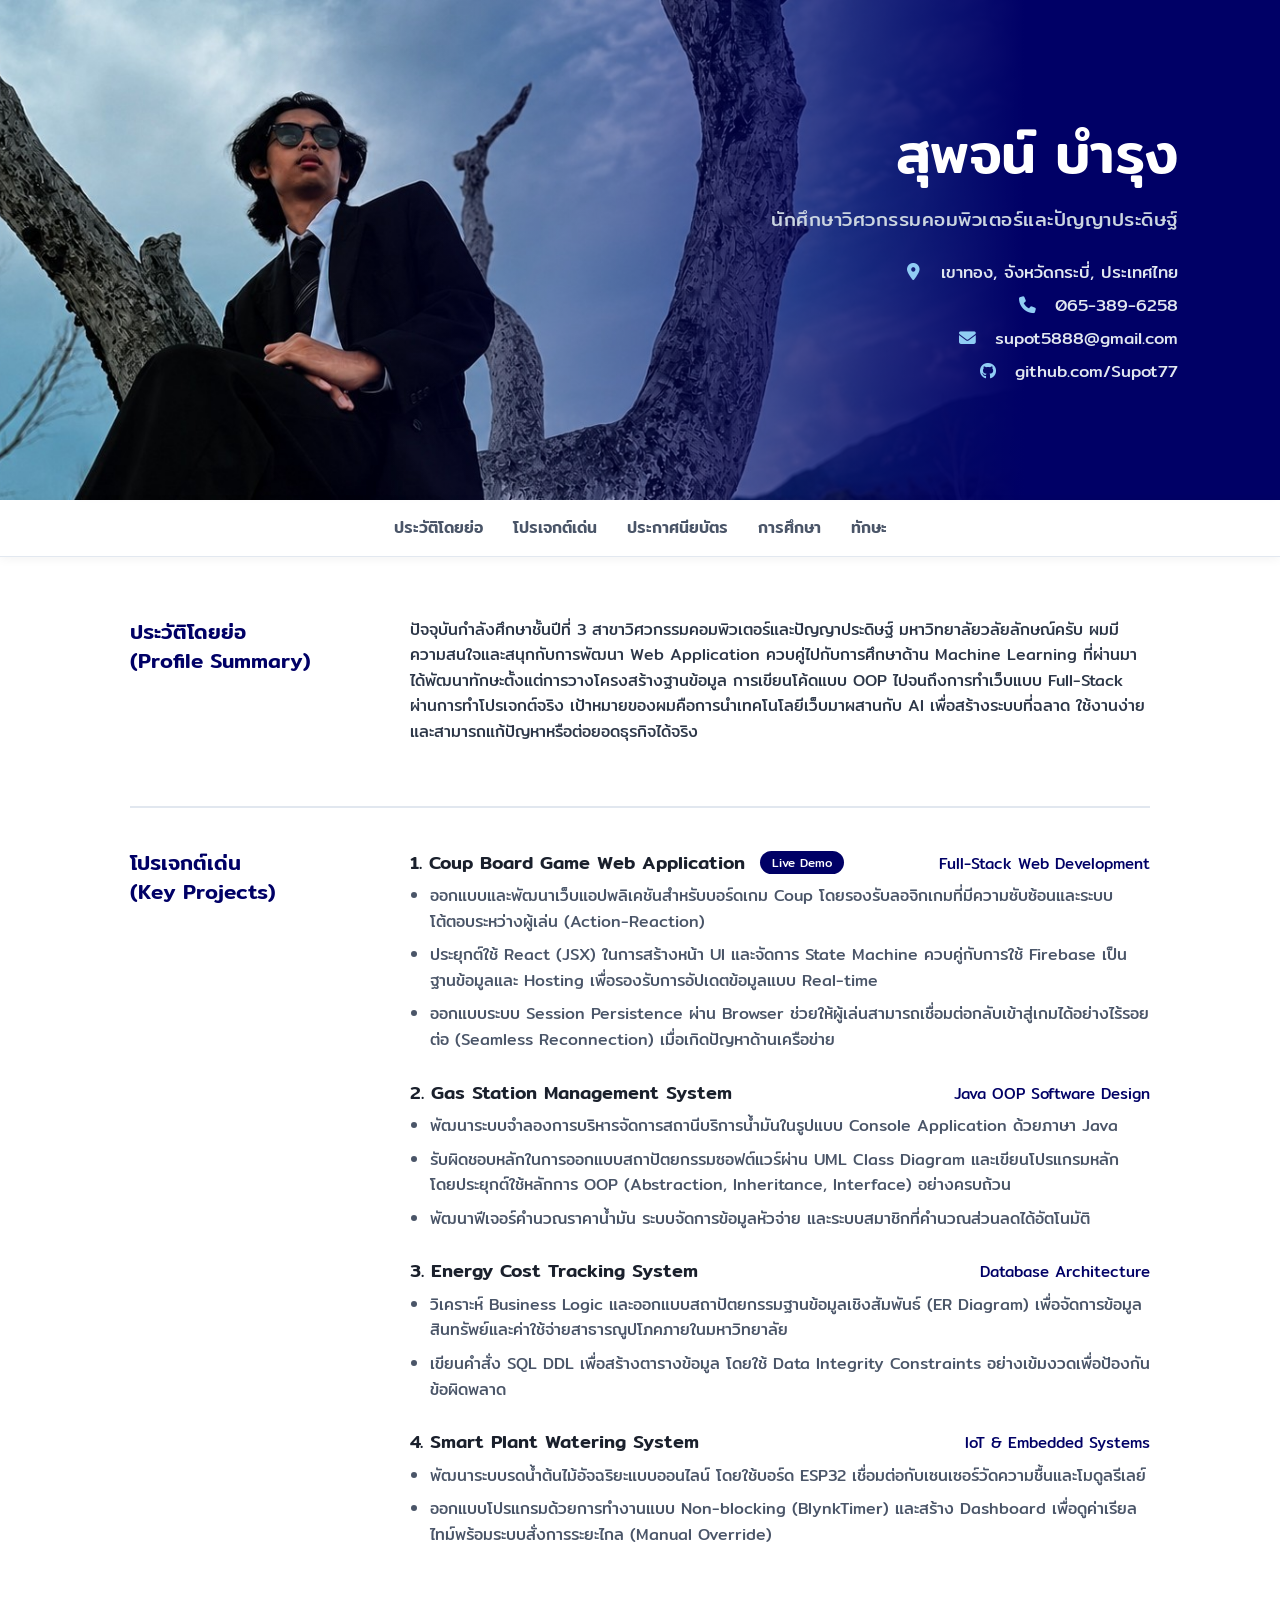
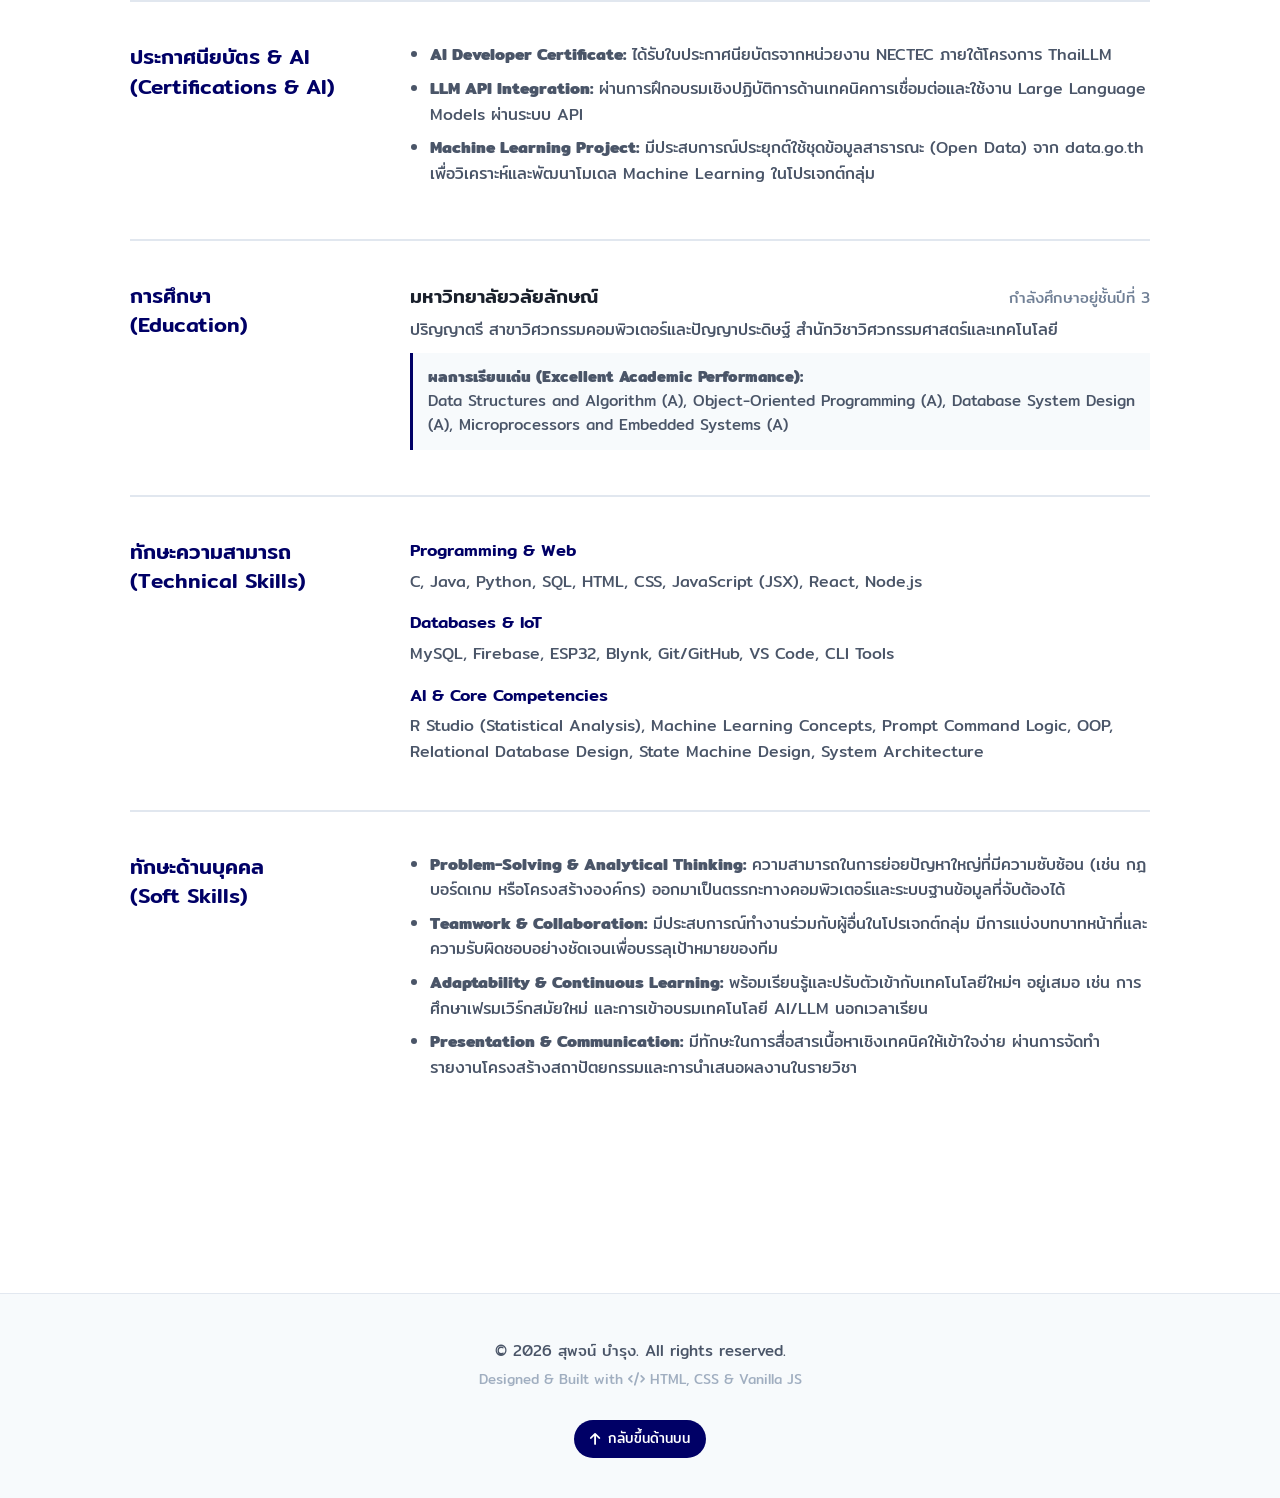
==== commit fe688dab: "add navbar add footer adjust icon" ====
--- a/index.html
+++ b/index.html
@@ -11,6 +11,8 @@
     <link href="https://fonts.googleapis.com/css2?family=Mitr:wght@300;400;500;600&display=swap" rel="stylesheet">
     <!-- เชื่อมโยงไปยังไฟล์ style.css -->
     <link rel="stylesheet" href="style.css">
+    <!-- นำเข้า FontAwesome สำหรับไอคอน -->
+    <link rel="stylesheet" href="https://cdnjs.cloudflare.com/ajax/libs/font-awesome/6.4.0/css/all.min.css">
 </head>
 <body>
 
@@ -24,20 +26,30 @@
             <h1>สุพจน์ บำรุง</h1>
             <p class="subtitle">นักศึกษาวิศวกรรมคอมพิวเตอร์และปัญญาประดิษฐ์</p>
             <div class="contact-info">
-                <p>📍 เขาทอง, จังหวัดกระบี่, ประเทศไทย</p>
-                <p>📞 065-389-6258</p>
-                <p>✉️ supot5888@gmail.com</p>
-                <p>🌐 <a href="https://github.com/Supot77" target="_blank">github.com/Supot77</a></p>
+                <p><i class="fa-solid fa-location-dot"></i> เขาทอง, จังหวัดกระบี่, ประเทศไทย</p>
+                <p><i class="fa-solid fa-phone"></i> <a href="tel:0653896258">065-389-6258</a></p>
+                <p><i class="fa-solid fa-envelope"></i> <a href="mailto:supot5888@gmail.com">supot5888@gmail.com</a></p>
+                <p><i class="fa-brands fa-github"></i> <a href="https://github.com/Supot77" target="_blank">github.com/Supot77</a></p>
             </div>
         </div>
     </header>
+
+    <nav class="sticky-nav">
+        <div class="nav-container">
+            <a href="#profile">ประวัติโดยย่อ</a>
+            <a href="#projects">โปรเจกต์เด่น</a>
+            <a href="#cert-ai">ประกาศนียบัตร</a>
+            <a href="#education">การศึกษา</a>
+            <a href="#skills">ทักษะ</a>
+        </div>
+    </nav>
 
     <!-- ข้อมูลต่างๆ ด้านล่าง จัดเลย์เอาต์ หัวข้ออยู่ซ้าย ข้อมูลอยู่ขวา (Main Content) -->
     <main class="resume-content">
         
         <!-- ส่วนสรุปประวัติโดยย่อ -->
         <!-- เพิ่มคลาส reveal ที่นี่ -->
-        <section class="resume-section reveal">
+        <section id="profile" class="resume-section reveal">
             <div class="section-left">
                 <h2 class="section-title">ประวัติโดยย่อ<br>(Profile Summary)</h2>
             </div>
@@ -48,7 +60,7 @@
 
         <!-- ส่วนโปรเจกต์เด่น -->
         <!-- เพิ่มคลาส reveal ที่นี่ -->
-        <section class="resume-section reveal">
+        <section id="projects" class="resume-section reveal">
             <div class="section-left">
                 <h2 class="section-title">โปรเจกต์เด่น<br>(Key Projects)</h2>
             </div>
@@ -57,7 +69,11 @@
                 <!-- เพิ่มคลาส reveal ที่แต่ละโปรเจกต์ เพื่อให้ค่อยๆ แสดงทีละอัน -->
                 <div class="project-item reveal">
                     <div class="project-header">
-                        <span class="project-title">1. Coup Board Game Web Application</span>
+                        <div class="title-wrapper">
+                            <span class="project-title">1. Coup Board Game Web Application</span>
+                            <!-- เพิ่มปุ่ม Live Demo ตรงนี้ (ใส่ลิงก์จริงตรง href="#") -->
+                            <a href="https://coup-49ffc.web.app/" target="_blank" class="project-link-btn">Live Demo</a>
+                        </div>
                         <span class="project-tech">Full-Stack Web Development</span>
                     </div>
                     <ul class="details-list">
@@ -105,7 +121,7 @@
 
         <!-- ส่วนประสบการณ์ด้าน AI และประกาศนียบัตร -->
         <!-- เพิ่มคลาส reveal ที่นี่ -->
-        <section class="resume-section reveal">
+        <section id="cert-ai" class="resume-section reveal">
             <div class="section-left">
                 <h2 class="section-title">ประกาศนียบัตร & AI<br>(Certifications & AI)</h2>
             </div>
@@ -120,7 +136,7 @@
 
         <!-- ส่วนประวัติการศึกษา -->
         <!-- เพิ่มคลาส reveal ที่นี่ -->
-        <section class="resume-section reveal">
+        <section id="education" class="resume-section reveal">
             <div class="section-left">
                 <h2 class="section-title">การศึกษา<br>(Education)</h2>
             </div>
@@ -139,7 +155,7 @@
 
         <!-- ส่วนทักษะความสามารถ -->
         <!-- เพิ่มคลาส reveal ที่นี่ -->
-        <section class="resume-section reveal">
+        <section id="skills" class="resume-section reveal">
             <div class="section-left">
                 <h2 class="section-title">ทักษะความสามารถ<br>(Technical Skills)</h2>
             </div>
@@ -162,7 +178,7 @@
         </section>
 
         <!-- ส่วน Soft Skills -->
-        <section class="resume-section reveal" style="border-bottom: none;">
+        <section id="soft-skills" class="resume-section reveal" style="border-bottom: none;">
             <div class="section-left">
                 <h2 class="section-title">ทักษะด้านบุคคล<br>(Soft Skills)</h2>
             </div>
@@ -177,6 +193,15 @@
         </section>
 
     </main>
+
+    <footer class="site-footer">
+        <div class="footer-content">
+            <p>&copy; 2026 สุพจน์ บำรุง. All rights reserved.</p>
+            <p class="footer-tech">Designed & Built with <i class="fa-solid fa-code"></i> HTML, CSS & Vanilla JS</p>
+        </div>
+        <!-- ปุ่มกลับขึ้นด้านบน -->
+        <a href="#" class="back-to-top"><i class="fa-solid fa-arrow-up"></i> กลับขึ้นด้านบน</a>
+    </footer>
     
 </div>
 
--- a/style.css
+++ b/style.css
@@ -102,6 +102,63 @@
 }
 
 /* ==================================================
+   CONTACT ICONS (จัดระเบียบไอคอนการติดต่อ)
+================================================== */
+.contact-info p i {
+    width: 24px; /* ล็อกความกว้างของไอคอนให้เท่ากันทุกตัว บรรทัดจะได้ตรงกัน */
+    text-align: center;
+    margin-right: 8px; /* ระยะห่างระหว่างไอคอนกับข้อความ */
+    color: #90cdf4; /* เพิ่มสีฟ้าอ่อนให้ไอคอนดูโดดเด่นตัดกับพื้นหลังสีเข้ม */
+}
+
+/* ==================================================
+   STICKY NAVBAR & SMOOTH SCROLL
+================================================== */
+/* ทำให้เวลาคลิกเมนู หน้าเว็บจะเลื่อนแบบนุ่มนวล */
+html {
+    scroll-behavior: smooth; 
+    scroll-padding-top: 100px;
+}
+
+/* แถบเมนู */
+.sticky-nav {
+    position: sticky; /* ล็อกเมนูไว้เมื่อเลื่อนหน้าจอมาถึงจุดนี้ */
+    top: 0;
+    background-color: rgba(255, 255, 255, 0.95); /* สีขาวแบบโปร่งแสงนิดๆ */
+    backdrop-filter: blur(5px); /* เบลอพื้นหลังเบาๆ สไตล์โมเดิร์น */
+    box-shadow: 0 2px 10px rgba(0, 0, 0, 0.05);
+    z-index: 100;
+    border-bottom: 1px solid #e2e8f0;
+}
+
+.nav-container {
+    max-width: 1100px;
+    margin: 0 auto;
+    display: flex;
+    justify-content: center; /* จัดเมนูให้อยู่กึ่งกลาง */
+    gap: 30px;
+    padding: 15px 40px;
+    flex-wrap: wrap; /* รองรับหน้าจอมือถือ */
+}
+
+.nav-container a {
+    text-decoration: none;
+    color: #4a5568;
+    font-weight: 500;
+    font-size: 1rem;
+    transition: color 0.3s ease;
+}
+
+.nav-container a:hover {
+    color: #000066; /* สีน้ำเงินเข้มตอนเอาเมาส์ชี้ */
+}
+
+/* ปรับแก้ระยะขอบนิดหน่อย เพื่อไม่ให้เมนูลอยบังหัวข้อตอนเลื่อนมาถึง */
+.resume-section {
+    scroll-margin-top: 80px; 
+}
+
+/* ==================================================
    MAIN CONTENT LAYOUT (หัวข้ออยู่ซ้าย ข้อมูลอยู่ขวา แก้การตัดคำ)
 ================================================== 
 */
@@ -305,3 +362,79 @@
 .project-item:nth-child(2) { transition-delay: 0.1s; }
 .project-item:nth-child(3) { transition-delay: 0.1s; }
 .project-item:nth-child(4) { transition-delay: 0.1s; }
+
+/* ==================================================
+   PROJECT LINKS & BUTTONS (ปุ่มดูผลงาน)
+================================================== */
+.title-wrapper {
+    display: flex;
+    align-items: center;
+    gap: 15px;
+    flex-wrap: wrap; /* ช่วยให้ปุ่มปัดตกลงมาอัตโนมัติถ้าหน้าจอมือถือเล็กไป */
+}
+
+.project-link-btn {
+    display: inline-flex;
+    align-items: center;
+    padding: 2px 12px;
+    background-color: #000066; /* ใช้สีหลักของเว็บ */
+    color: #ffffff !important;
+    font-size: 0.75rem;
+    font-weight: 400;
+    text-decoration: none;
+    border-radius: 15px; /* ทำให้ขอบมนเป็นทรงแคปซูล */
+    transition: all 0.3s ease;
+}
+
+.project-link-btn:hover {
+    background-color: #1a202c; /* เปลี่ยนเป็นสีเทาเข้มตอนเอาเมาส์ชี้ */
+    transform: translateY(-2px);
+    box-shadow: 0 4px 6px rgba(0,0,0,0.1);
+}
+
+/* ==================================================
+   FOOTER (ส่วนท้ายเว็บไซต์)
+================================================== */
+.site-footer {
+    background-color: #f7fafc; /* พื้นหลังสีเทาอ่อนมาก */
+    border-top: 1px solid #e2e8f0; /* เส้นคั่นบางๆ ด้านบน */
+    padding: 40px 20px;
+    text-align: center;
+    margin-top: 60px; /* ดันให้ห่างจากเนื้อหาด้านบน */
+    display: flex;
+    flex-direction: column;
+    align-items: center;
+    gap: 15px;
+}
+
+.footer-content p {
+    margin: 5px 0;
+    color: #4a5568;
+    font-size: 0.95rem;
+}
+
+.footer-tech {
+    font-size: 0.85rem !important;
+    color: #a0aec0 !important; /* สีเทาจางๆ ให้ดูเป็นกิมมิคเสริม */
+}
+
+/* ปุ่มกลับขึ้นด้านบน */
+.back-to-top {
+    display: inline-flex;
+    align-items: center;
+    gap: 8px;
+    margin-top: 10px;
+    padding: 8px 16px;
+    background-color: #000066; /* สีหลักของเว็บ */
+    color: #ffffff;
+    text-decoration: none;
+    border-radius: 20px;
+    font-size: 0.85rem;
+    transition: all 0.3s ease;
+}
+
+.back-to-top:hover {
+    background-color: #1a202c;
+    transform: translateY(-3px);
+    box-shadow: 0 4px 6px rgba(0,0,0,0.1);
+}
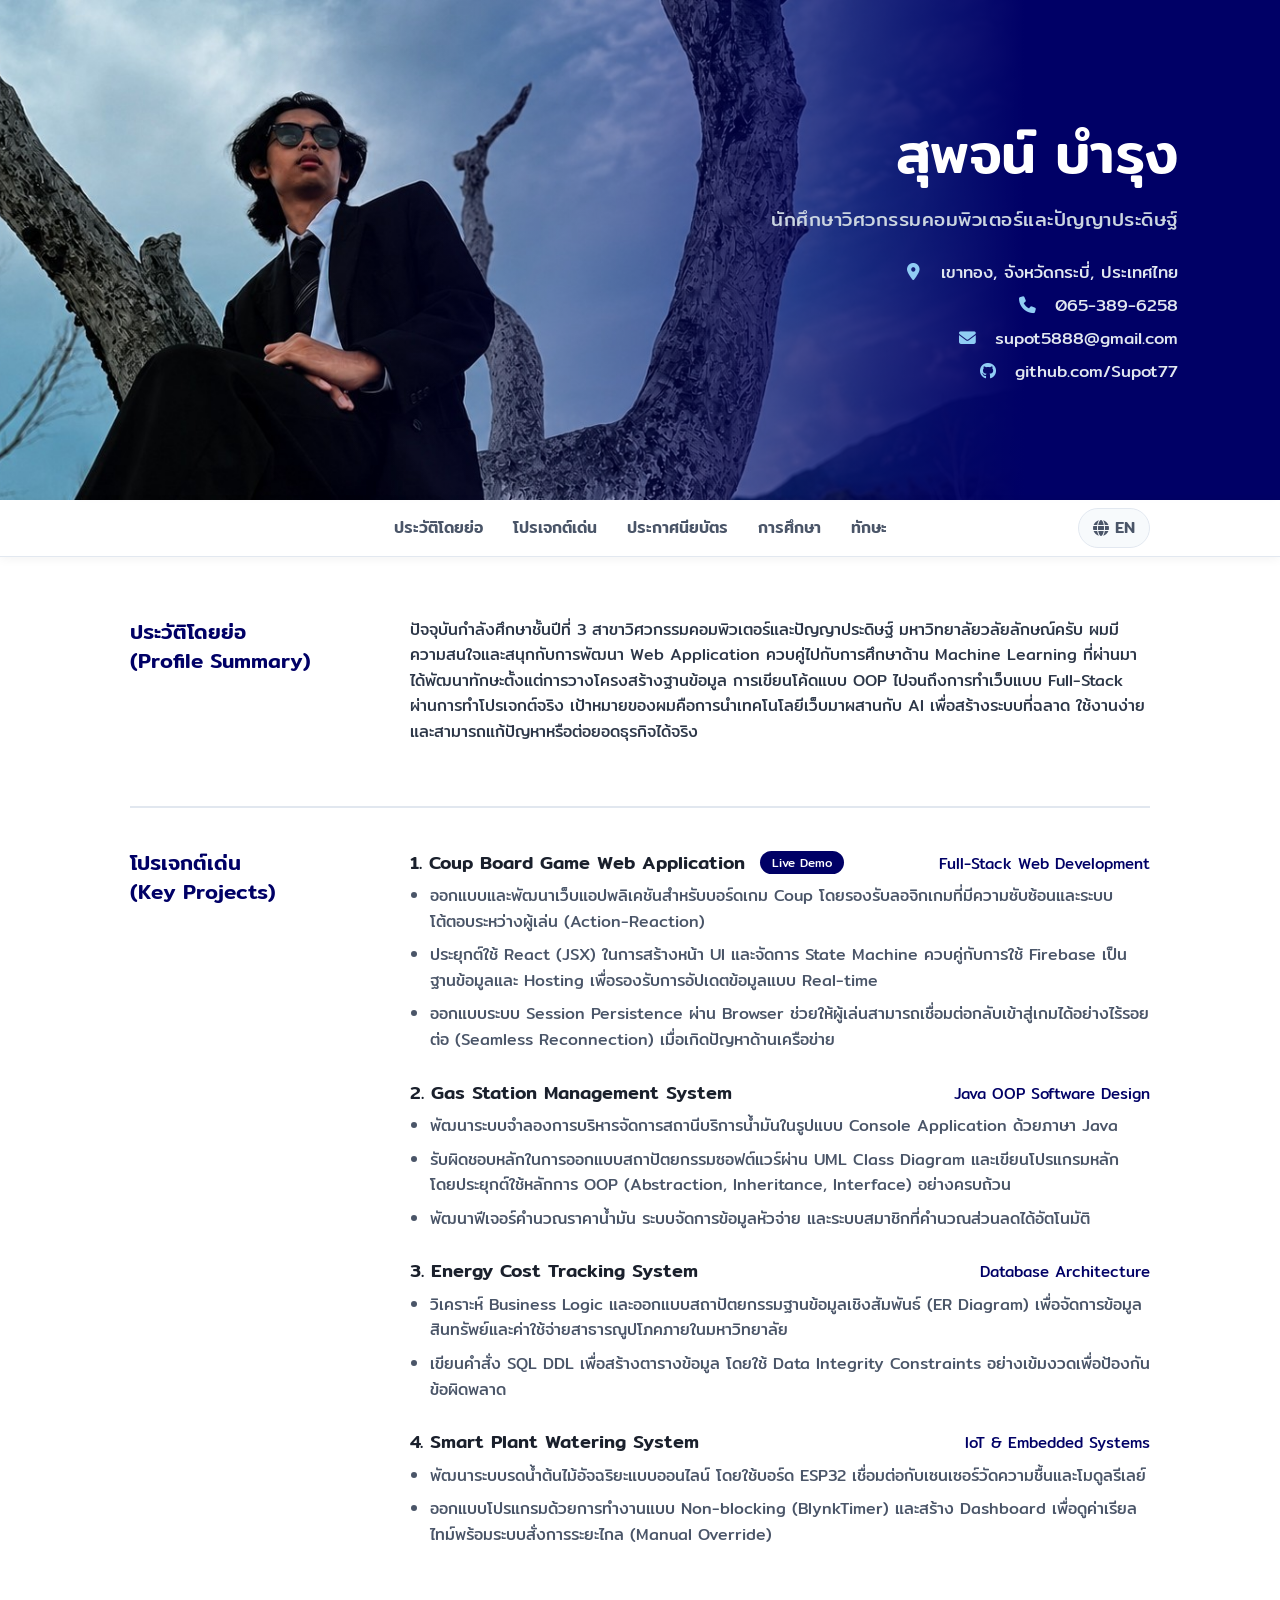
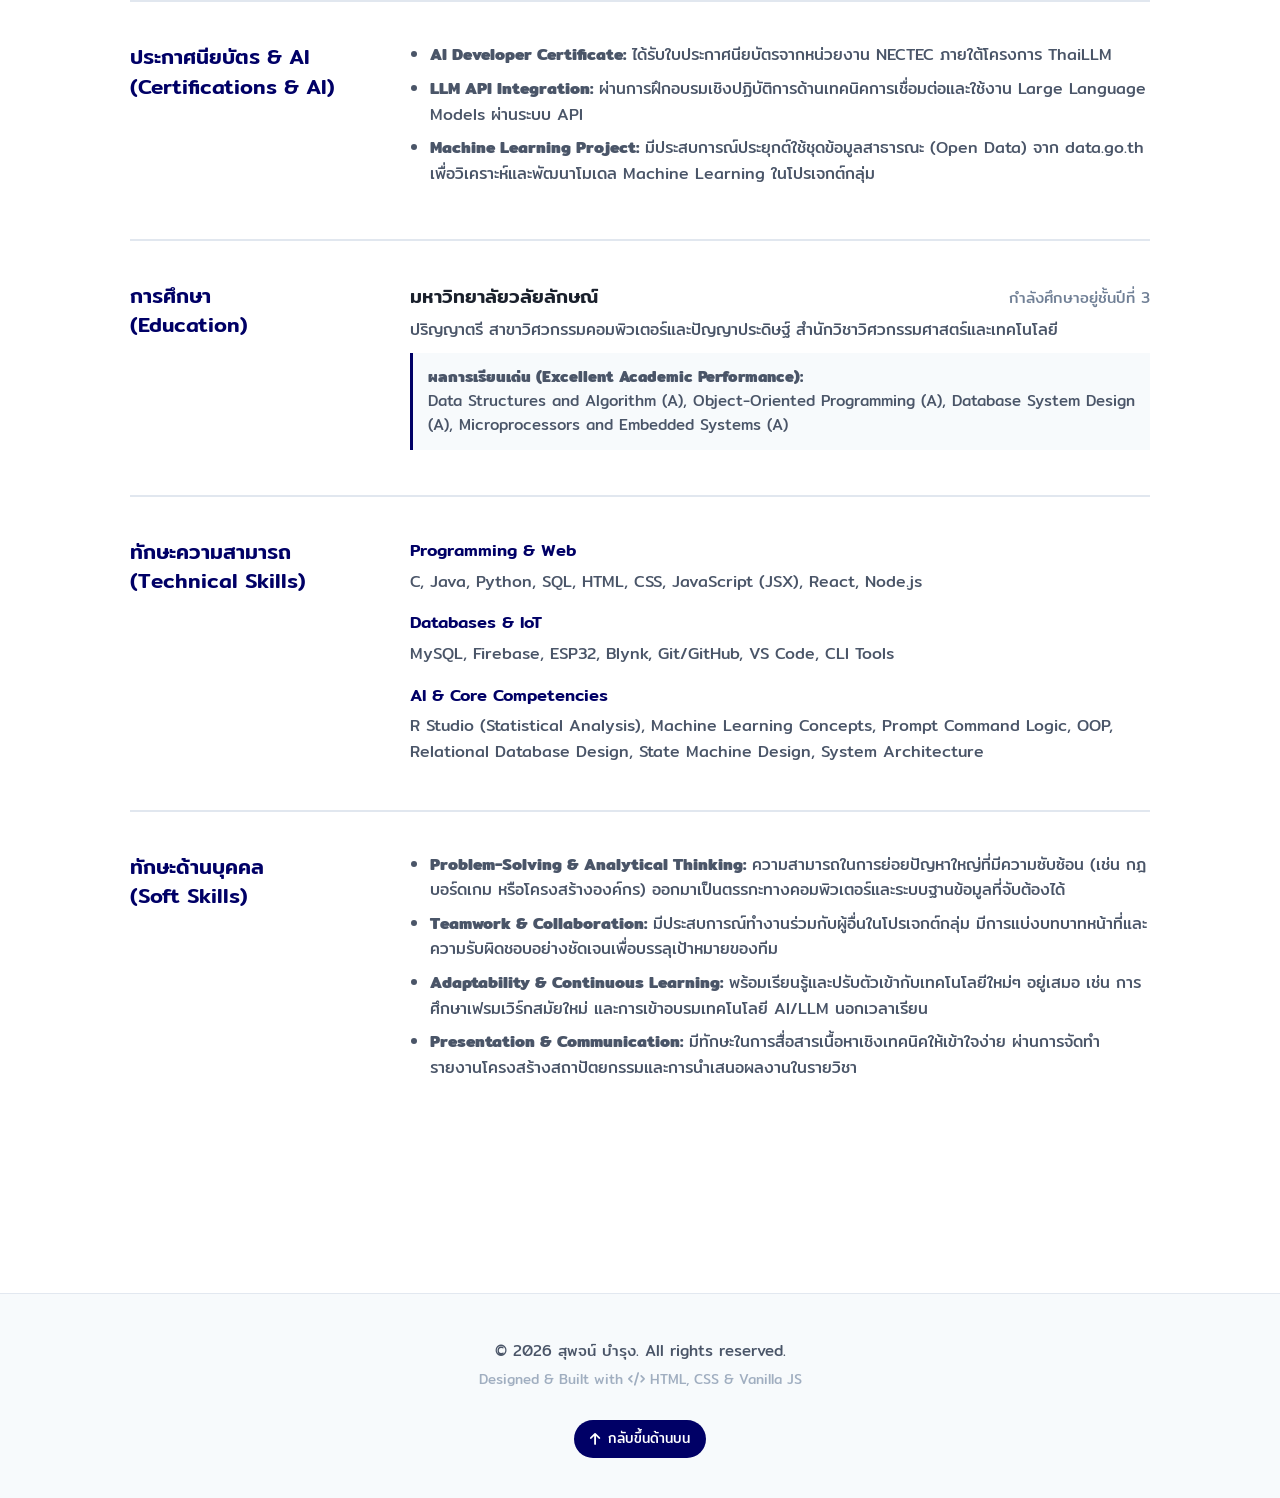
==== commit 5f543a40: "add eng and thai  button" ====
--- a/index.html
+++ b/index.html
@@ -33,14 +33,22 @@
             </div>
         </div>
     </header>
-
+<!-- แถบเมนูลอย (Sticky Navbar) -->
     <nav class="sticky-nav">
         <div class="nav-container">
-            <a href="#profile">ประวัติโดยย่อ</a>
-            <a href="#projects">โปรเจกต์เด่น</a>
-            <a href="#cert-ai">ประกาศนียบัตร</a>
-            <a href="#education">การศึกษา</a>
-            <a href="#skills">ทักษะ</a>
+            <!-- กลุ่มเมนูหัวข้อ -->
+            <div class="nav-links">
+                <a href="#profile">ประวัติโดยย่อ</a>
+                <a href="#projects">โปรเจกต์เด่น</a>
+                <a href="#cert-ai">ประกาศนียบัตร</a>
+                <a href="#education">การศึกษา</a>
+                <a href="#skills">ทักษะ</a>
+            </div>
+            
+            <!-- ปุ่มสลับภาษา -->
+            <div class="lang-switch">
+                <a href="index-en.html" class="lang-btn"><i class="fa-solid fa-globe"></i> EN</a>
+            </div>
         </div>
     </nav>
 
--- a/style.css
+++ b/style.css
@@ -157,7 +157,93 @@
 .resume-section {
     scroll-margin-top: 80px; 
 }
-
+/* ==================================================
+   STICKY NAVBAR & LANG SWITCH (FIXED LAYOUT)
+================================================== */
+.sticky-nav {
+    position: sticky;
+    top: 0;
+    background-color: rgba(255, 255, 255, 0.95);
+    backdrop-filter: blur(5px);
+    box-shadow: 0 2px 10px rgba(0, 0, 0, 0.05);
+    z-index: 100;
+    border-bottom: 1px solid #e2e8f0;
+}
+
+.nav-container {
+    max-width: 1100px;
+    margin: 0 auto;
+    display: flex;
+    justify-content: center; /* จัดให้เมนูหลักอยู่กึ่งกลาง */
+    align-items: center;
+    padding: 15px 40px;
+    position: relative; /* สำคัญมาก: เพื่อใช้จัดตำแหน่งปุ่มภาษาให้อ้างอิงจากกล่องนี้ */
+}
+
+.nav-links {
+    display: flex;
+    gap: 30px;
+}
+
+.nav-links a {
+    text-decoration: none;
+    color: #4a5568;
+    font-weight: 500;
+    font-size: 1rem;
+    transition: color 0.3s ease;
+}
+
+.nav-links a:hover {
+    color: #000066;
+}
+
+/* จับปุ่มสลับภาษาไปชิดขวาสุด */
+.lang-switch {
+    position: absolute; /* ลอยปุ่มออกจากแถวปกติ */
+    right: 40px; /* ดันไปชิดขวาให้ตรงกับขอบหน้าเว็บ */
+}
+
+.lang-btn {
+    display: inline-flex;
+    align-items: center;
+    gap: 6px;
+    padding: 6px 14px;
+    background-color: #f7fafc;
+    color: #2d3748;
+    text-decoration: none;
+    font-weight: 500;
+    font-size: 0.9rem;
+    border: 1px solid #e2e8f0;
+    border-radius: 20px;
+    transition: all 0.3s ease;
+}
+
+.lang-btn:hover {
+    background-color: #e2e8f0;
+    color: #000066;
+}
+
+/* -------------------------------------------
+   Mobile Responsive (สำหรับหน้าจอมือถือ)
+--------------------------------------------- */
+@media screen and (max-width: 850px) {
+    .nav-container {
+        flex-direction: column;
+        padding: 15px 20px;
+        gap: 15px;
+    }
+    
+    .nav-links {
+        flex-wrap: wrap; /* ยอมให้ตกบรรทัดได้ถ้าจอมือถือเล็กไป */
+        justify-content: center;
+        gap: 15px;
+    }
+
+    .lang-switch {
+        position: relative; /* ยกเลิกการลอยตัวบนมือถือ ให้จัดเรียงตามปกติ */
+        right: auto; 
+    }
+}
 /* ==================================================
    MAIN CONTENT LAYOUT (หัวข้ออยู่ซ้าย ข้อมูลอยู่ขวา แก้การตัดคำ)
 ================================================== 
